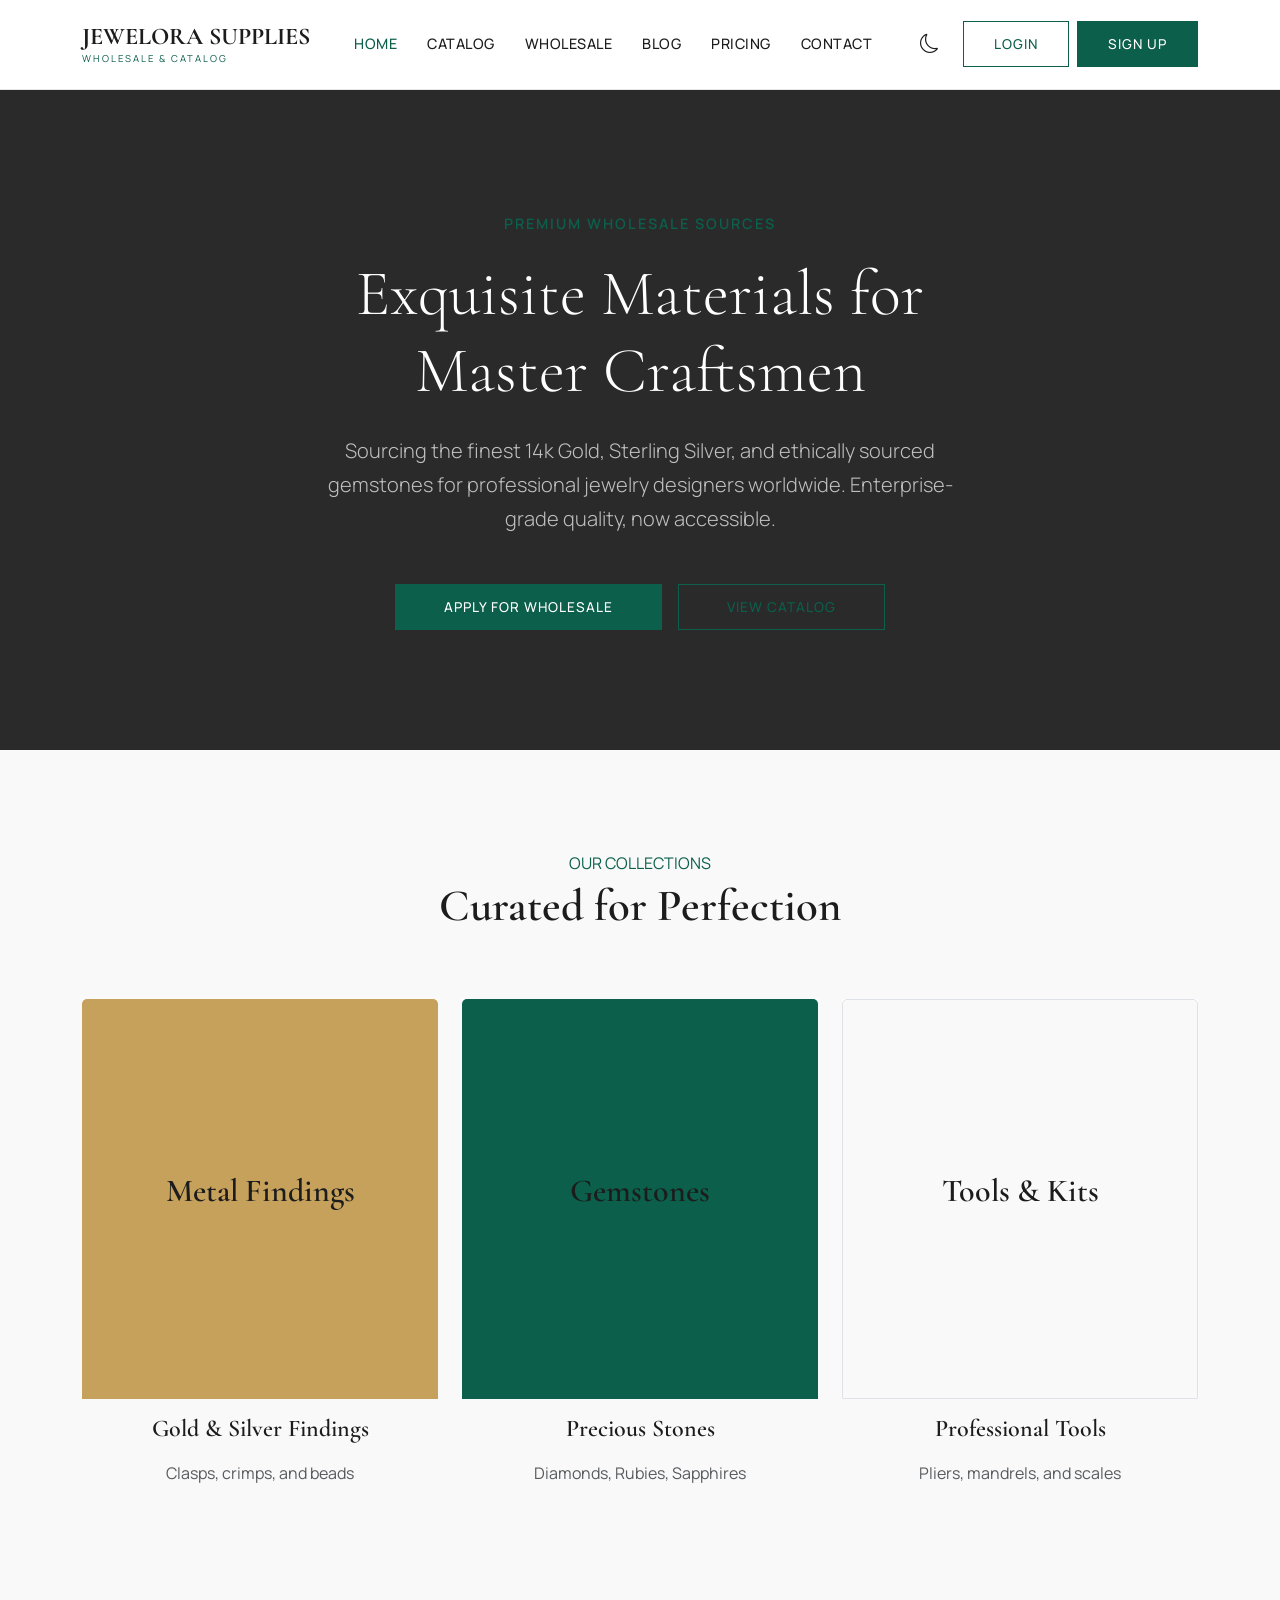
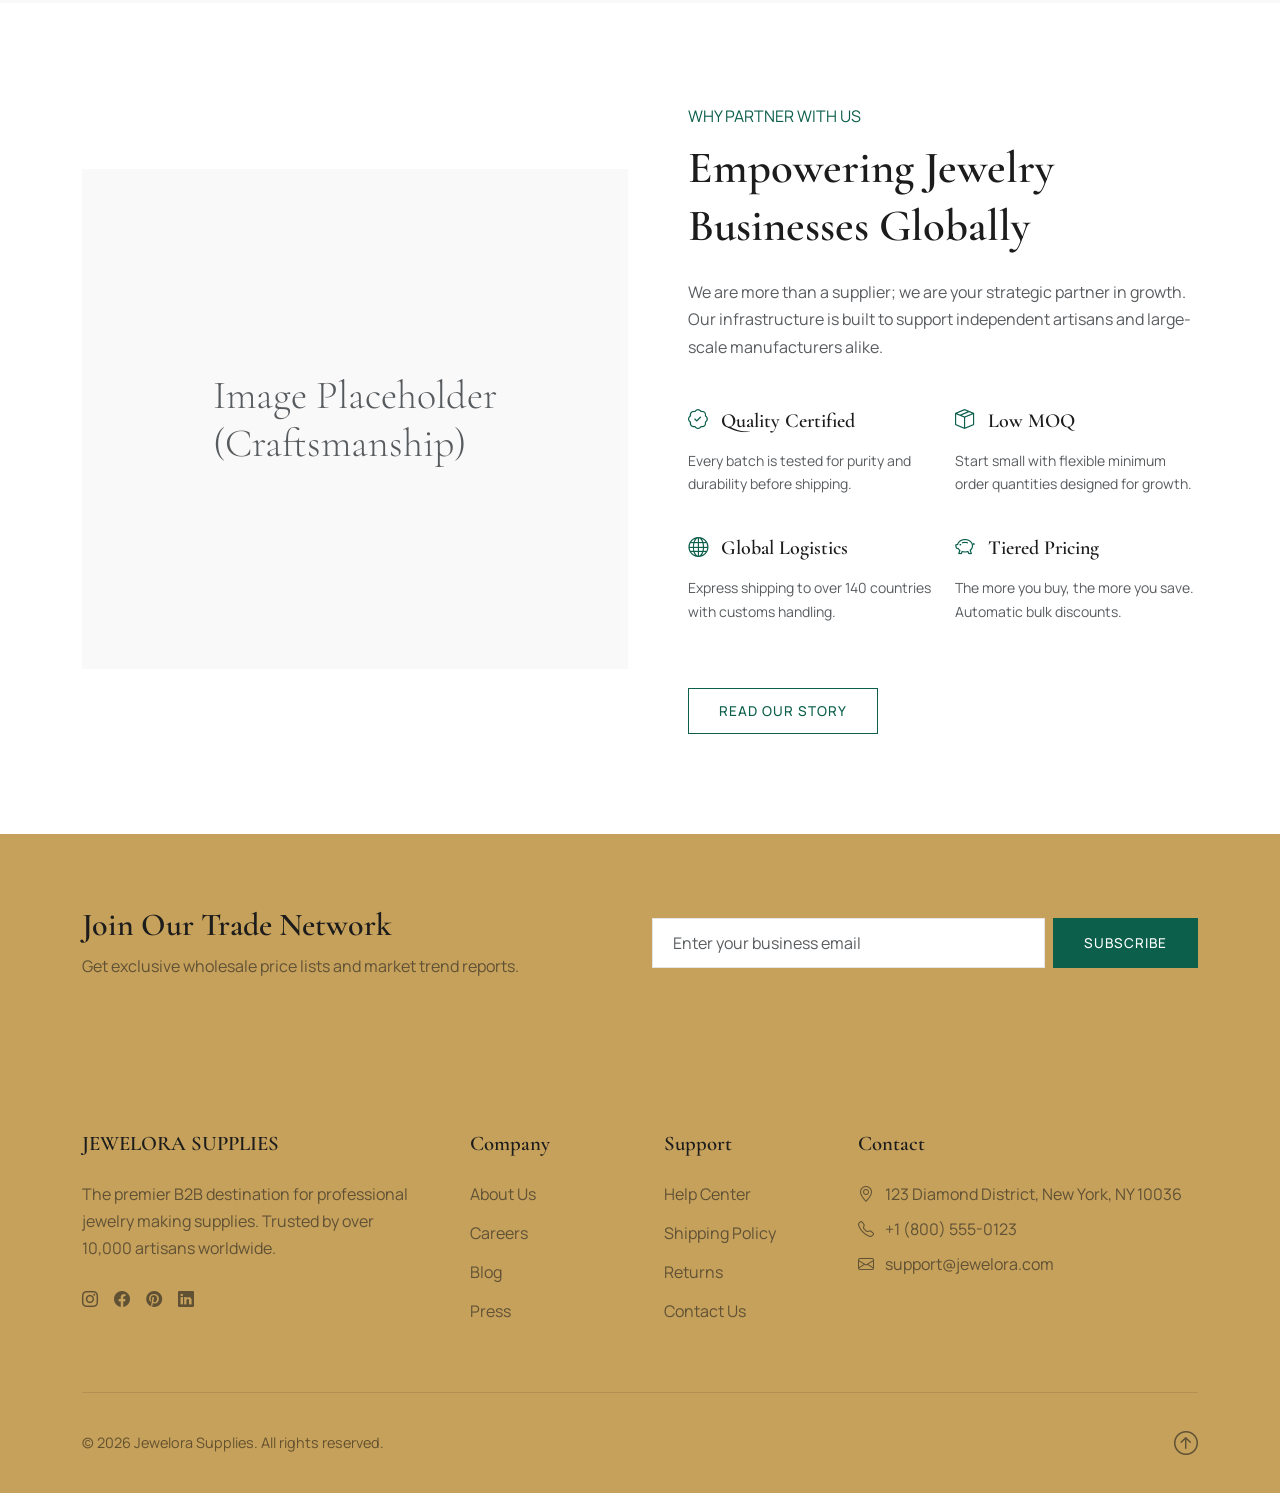
==== index.html @ 274fcb5f "first commit" ====
<!DOCTYPE html>
<html lang="en" data-theme="light">
<head>
    <meta charset="UTF-8">
    <meta name="viewport" content="width=device-width, initial-scale=1.0">
    <title>Jewelora Supplies | Premium Wholesale Jewelry Making Materials</title>
    <!-- Bootstrap 5 CSS -->
    <link href="https://cdn.jsdelivr.net/npm/bootstrap@5.3.0/dist/css/bootstrap.min.css" rel="stylesheet">
    <!-- Bootstrap Icons -->
    <link href="https://cdn.jsdelivr.net/npm/bootstrap-icons@1.10.0/font/bootstrap-icons.css" rel="stylesheet">
    <!-- Custom CSS -->
    <link rel="stylesheet" href="assets/css/style.css">
</head>
<body>

    <!-- Header -->
    <nav class="navbar navbar-expand-lg sticky-top">
        <div class="container">
            <a class="navbar-brand" href="index.html">
                JEWELORA SUPPLIES
                <small>Wholesale & Catalog</small>
            </a>
            
            <div class="d-flex align-items-center order-lg-3 gap-2">
                <span id="theme-toggle" class="theme-toggle me-3"><i class="bi bi-moon"></i></span>
                <a href="login.html" class="btn btn-outline-primary d-none d-sm-block">Login</a>
                <a href="register.html" class="btn btn-primary">Sign Up</a>
                <button class="navbar-toggler ms-2 border-0" type="button" data-bs-toggle="collapse" data-bs-target="#navbarContent">
                    <span class="navbar-toggler-icon"></span>
                </button>
            </div>

            <div class="collapse navbar-collapse order-lg-2" id="navbarContent">
                <ul class="navbar-nav mx-auto mb-2 mb-lg-0">
                    <li class="nav-item">
                        <a class="nav-link active" href="index.html">Home</a>
                    </li>
                    <li class="nav-item">
                        <a class="nav-link" href="home-2.html">Catalog</a>
                    </li>
                    <li class="nav-item">
                        <a class="nav-link" href="services.html">Wholesale</a>
                    </li>
                    <li class="nav-item">
                        <a class="nav-link" href="blog.html">Blog</a>
                    </li>
                    <li class="nav-item">
                        <a class="nav-link" href="pricing.html">Pricing</a>
                    </li>
                    <li class="nav-item">
                        <a class="nav-link" href="contact.html">Contact</a>
                    </li>
                </ul>
            </div>
        </div>
    </nav>

    <!-- Hero Section -->
    <section class="hero-section center-aligned-hero">
        <div class="container text-center">
            <div class="row justify-content-center">
                <div class="col-lg-10 col-xl-8 hero-content">
                    <span class="hero-subtitle">Premium Wholesale Sources</span>
                    <h1 class="display-3 mb-4">Exquisite Materials for <br>Master Craftsmen</h1>
                    <p class="lead mb-5 text-muted px-lg-5">Sourcing the finest 14k Gold, Sterling Silver, and ethically sourced gemstones for professional jewelry designers worldwide. Enterprise-grade quality, now accessible.</p>
                    <div class="d-flex justify-content-center gap-3">
                        <a href="register.html" class="btn btn-primary btn-lg px-5">Apply for Wholesale</a>
                        <a href="home-2.html" class="btn btn-outline-primary btn-lg px-5">View Catalog</a>
                    </div>
                </div>
            </div>
        </div>
    </section>

    <!-- Feature Categories -->
    <section class="section-padding bg-light">
        <div class="container">
            <div class="section-title text-center mb-6">
                <span class="text-primary text-uppercase letter-spacing-2">Our Collections</span>
                <h2>Curated for Perfection</h2>
            </div>
            
            <div class="row g-4">
                <div class="col-md-4">
                    <div class="card product-card">
                        <div class="card-img-top d-flex align-items-center justify-content-center bg-secondary text-white" style="height: 400px;">
                            <h3 class="font-serif">Metal Findings</h3>
                        </div>
                        <div class="product-overlay">
                            <a href="home-2.html" class="btn btn-dark">Explore Metals</a>
                        </div>
                    </div>
                    <div class="text-center mt-3">
                        <h4>Gold & Silver Findings</h4>
                        <p class="text-muted">Clasps, crimps, and beads</p>
                    </div>
                </div>
                
                <div class="col-md-4">
                    <div class="card product-card">
                        <div class="card-img-top d-flex align-items-center justify-content-center bg-primary text-white" style="height: 400px;">
                            <h3 class="font-serif">Gemstones</h3>
                        </div>
                        <div class="product-overlay">
                            <a href="home-2.html" class="btn btn-dark">Explore Stones</a>
                        </div>
                    </div>
                    <div class="text-center mt-3">
                        <h4>Precious Stones</h4>
                        <p class="text-muted">Diamonds, Rubies, Sapphires</p>
                    </div>
                </div>
                
                <div class="col-md-4">
                    <div class="card product-card">
                        <div class="card-img-top d-flex align-items-center justify-content-center bg-light border text-dark" style="height: 400px;">
                            <h3 class="font-serif">Tools & Kits</h3>
                        </div>
                        <div class="product-overlay">
                            <a href="home-2.html" class="btn btn-dark">Explore Tools</a>
                        </div>
                    </div>
                    <div class="text-center mt-3">
                        <h4>Professional Tools</h4>
                        <p class="text-muted">Pliers, mandrels, and scales</p>
                    </div>
                </div>
            </div>
        </div>
    </section>

    <!-- Value Proposition -->
    <section class="section-padding">
        <div class="container">
            <div class="row align-items-center">
                <div class="col-lg-6 mb-5 mb-lg-0">
                   <div class="bg-light p-5 h-100 d-flex align-items-center justify-content-center" style="min-height: 500px;">
                       <span class="display-6 font-serif text-muted">Image Placeholder <br> (Craftsmanship)</span>
                   </div>
                </div>
                <div class="col-lg-6 ps-lg-5">
                    <span class="text-primary text-uppercase letter-spacing-2 mb-2 d-block">Why Partner With Us</span>
                    <h2 class="mb-4">Empowering Jewelry Businesses Globally</h2>
                    <p class="text-muted mb-4">We are more than a supplier; we are your strategic partner in growth. Our infrastructure is built to support independent artisans and large-scale manufacturers alike.</p>
                    
                    <div class="row g-4 mt-2">
                        <div class="col-sm-6">
                            <h5 class="mb-3"><i class="bi bi-patch-check text-primary me-2"></i> Quality Certified</h5>
                            <p class="text-muted small">Every batch is tested for purity and durability before shipping.</p>
                        </div>
                        <div class="col-sm-6">
                            <h5 class="mb-3"><i class="bi bi-box-seam text-primary me-2"></i> Low MOQ</h5>
                            <p class="text-muted small">Start small with flexible minimum order quantities designed for growth.</p>
                        </div>
                        <div class="col-sm-6">
                            <h5 class="mb-3"><i class="bi bi-globe text-primary me-2"></i> Global Logistics</h5>
                            <p class="text-muted small">Express shipping to over 140 countries with customs handling.</p>
                        </div>
                        <div class="col-sm-6">
                            <h5 class="mb-3"><i class="bi bi-piggy-bank text-primary me-2"></i> Tiered Pricing</h5>
                            <p class="text-muted small">The more you buy, the more you save. Automatic bulk discounts.</p>
                        </div>
                    </div>
                    
                    <a href="about.html" class="btn btn-outline-primary mt-5">Read Our Story</a>
                </div>
            </div>
        </div>
    </section>
    
    <!-- Newsletter -->
    <section class="py-5 bg-secondary text-white">
        <div class="container py-4">
            <div class="row align-items-center">
                <div class="col-lg-6 mb-4 mb-lg-0">
                    <h3 class="text-white mb-2">Join Our Trade Network</h3>
                    <p class="text-white-50 mb-0">Get exclusive wholesale price lists and market trend reports.</p>
                </div>
                <div class="col-lg-6">
                    <form class="d-flex gap-2">
                        <input type="email" class="form-control" placeholder="Enter your business email">
                        <button class="btn btn-primary text-nowrap">Subscribe</button>
                    </form>
                </div>
            </div>
        </div>
    </section>

    <!-- Footer -->
    <footer>
        <div class="container">
            <div class="row g-5">
                <div class="col-lg-4">
                    <h5 class="mb-4">JEWELORA SUPPLIES</h5>
                    <p class="text-white-50 mb-4">The premier B2B destination for professional jewelry making supplies. Trusted by over 10,000 artisans worldwide.</p>
                    <div class="d-flex gap-3 social-links">
                        <a href="#" class="text-white-50"><i class="bi bi-instagram"></i></a>
                        <a href="#" class="text-white-50"><i class="bi bi-facebook"></i></a>
                        <a href="#" class="text-white-50"><i class="bi bi-pinterest"></i></a>
                        <a href="#" class="text-white-50"><i class="bi bi-linkedin"></i></a>
                    </div>
                </div>
                <div class="col-lg-2 col-md-6">
                    <h5 class="mb-4">Company</h5>
                    <ul class="list-unstyled">
                        <li><a href="about.html" class="text-white-50">About Us</a></li>
                        <li><a href="#" class="text-white-50">Careers</a></li>
                        <li><a href="blog.html" class="text-white-50">Blog</a></li>
                        <li><a href="#" class="text-white-50">Press</a></li>
                    </ul>
                </div>
                <div class="col-lg-2 col-md-6">
                    <h5 class="mb-4">Support</h5>
                    <ul class="list-unstyled">
                        <li><a href="#" class="text-white-50">Help Center</a></li>
                        <li><a href="#" class="text-white-50">Shipping Policy</a></li>
                        <li><a href="#" class="text-white-50">Returns</a></li>
                        <li><a href="contact.html" class="text-white-50">Contact Us</a></li>
                    </ul>
                </div>
                <div class="col-lg-4 col-md-6">
                    <h5 class="mb-4">Contact</h5>
                    <ul class="list-unstyled text-white-50">
                        <li class="mb-2"><i class="bi bi-geo-alt me-2"></i> 123 Diamond District, New York, NY 10036</li>
                        <li class="mb-2"><i class="bi bi-telephone me-2"></i> +1 (800) 555-0123</li>
                        <li class="mb-2"><i class="bi bi-envelope me-2"></i> support@jewelora.com</li>
                    </ul>
                </div>
            </div>
            <div class="footer-bottom d-flex justify-content-between align-items-center flex-wrap gap-3">
                <span>&copy; 2026 Jewelora Supplies. All rights reserved.</span>
                <a href="#" class="text-white-50 back-to-top"><i class="bi bi-arrow-up-circle fs-4"></i></a>
            </div>
        </div>
    </footer>

    <!-- Scripts -->
    <script src="https://cdn.jsdelivr.net/npm/bootstrap@5.3.0/dist/js/bootstrap.bundle.min.js"></script>
    <script src="assets/js/main.js"></script>
</body>
</html>
---- assets/css/style.css ----
/* 
 * JEWELORA SUPPLIES - Luxury Wholesale & Catalog Platform
 * Design System: Luxury Minimal UI
 * Colors: Emerald (#0B5F4B), Gold (#C6A15B), Charcoal (#2A2A2A)
 */

@import url('https://fonts.googleapis.com/css2?family=Cormorant+Garamond:ital,wght@0,400;0,600;0,700;1,400&family=Manrope:wght@300;400;500;600;700&display=swap');

:root {
    /* Brand Colors */
    --primary: #0B5F4B;
    /* Emerald Green */
    --primary-dark: #074a3a;
    /* Darker Emerald */
    --primary-light: #127a61;
    /* Lighter Emerald */
    --secondary: #C6A15B;
    /* Gold */
    --tertiary: #2A2A2A;
    /* Charcoal */

    /* Functional Colors */
    --body-bg: #FFFFFF;
    --body-text: #333333;
    --heading-color: #1C1C1C;
    --border-color: #E5E5E5;
    --light-bg: #F9F9F9;
    --card-bg: #FFFFFF;

    /* Typography */
    --font-sans: 'Manrope', sans-serif;
    --font-serif: 'Cormorant Garamond', serif;

    /* Spacing */
    --section-padding: 100px;
    --container-width: 1320px;

    /* Effects */
    --shadow-sm: 0 4px 6px rgba(0, 0, 0, 0.02);
    --shadow-md: 0 10px 30px rgba(0, 0, 0, 0.05);
    --shadow-lg: 0 20px 40px rgba(0, 0, 0, 0.08);
    --transition: all 0.3s ease;
}

[data-theme="dark"] {
    --body-bg: #121212;
    --body-text: #E0E0E0;
    --heading-color: #FFFFFF;
    --border-color: #333333;
    --light-bg: #1A1A1A;
    --card-bg: #1E1E1E;
    --tertiary: #1A1A1A;
}

/* Base Styles */
body {
    font-family: var(--font-sans);
    color: var(--body-text);
    background-color: var(--body-bg);
    line-height: 1.7;
    overflow-x: hidden;
}

h1,
h2,
h3,
h4,
h5,
h6 {
    font-family: var(--font-serif);
    color: var(--heading-color);
    font-weight: 600;
    margin-bottom: 1rem;
}

h1 {
    font-size: 3.5rem;
    line-height: 1.2;
}

h2 {
    font-size: 2.8rem;
    line-height: 1.3;
}

h3 {
    font-size: 2rem;
}

a {
    color: inherit;
    text-decoration: none;
    transition: var(--transition);
}

a:hover {
    color: var(--primary);
}

img {
    max-width: 100%;
    height: auto;
}

/* Utilities */
.text-primary {
    color: var(--primary) !important;
}

.bg-primary {
    background-color: var(--primary) !important;
}

.bg-secondary {
    background-color: var(--secondary) !important;
}

.bg-tertiary {
    background-color: var(--tertiary) !important;
}

.bg-light {
    background-color: var(--light-bg) !important;
}

.font-serif {
    font-family: var(--font-serif) !important;
}

.font-sans {
    font-family: var(--font-sans) !important;
}

.section-padding {
    padding: var(--section-padding) 0;
}

.mb-6 {
    margin-bottom: 4rem;
}

/* Buttons */
.btn {
    padding: 12px 30px;
    border-radius: 0;
    /* Minimal luxury feels sharp */
    font-weight: 500;
    text-transform: uppercase;
    letter-spacing: 1px;
    font-size: 0.85rem;
    transition: var(--transition);
    border: 1px solid transparent;
}

.btn-primary {
    background-color: var(--primary);
    color: #FFFFFF;
    border-color: var(--primary);
}

.btn-primary:hover {
    background-color: var(--secondary);
    border-color: var(--secondary);
    color: #FFFFFF;
}

.btn-outline-primary {
    color: var(--primary);
    border-color: var(--primary);
    background: transparent;
}

.btn-outline-primary:hover {
    background-color: var(--primary);
    color: #FFFFFF;
}

.btn-secondary {
    background-color: var(--secondary);
    color: #FFFFFF;
    border-color: var(--secondary);
}

.btn-secondary:hover {
    background-color: var(--primary);
    border-color: var(--primary);
}

/* Header */
.navbar {
    padding: 20px 0;
    background-color: var(--body-bg);
    border-bottom: 1px solid var(--border-color);
    transition: var(--transition);
}

.navbar-brand {
    font-family: var(--font-serif);
    font-weight: 700;
    font-size: 1.5rem;
    color: var(--heading-color);
    display: flex;
    flex-direction: column;
    align-items: flex-start;
    line-height: 1;
}

.navbar-brand small {
    font-family: var(--font-sans);
    font-size: 0.6rem;
    text-transform: uppercase;
    letter-spacing: 2px;
    margin-top: 5px;
    color: var(--primary);
    font-weight: 400;
}

.nav-link {
    font-size: 0.9rem;
    font-weight: 500;
    text-transform: uppercase;
    letter-spacing: 0.5px;
    color: var(--heading-color) !important;
    padding: 0 15px !important;
}

.nav-link:hover,
.nav-link.active {
    color: var(--primary) !important;
}

/* Hero Section */
.hero-section {
    position: relative;
    padding: 120px 0;
    background-color: var(--tertiary);
    overflow: hidden;
}

.hero-content h1 {
    margin-bottom: 25px;
    color: #FFFFFF;
}

.hero-section p {
    color: rgba(255, 255, 255, 0.9);
}

.hero-section .text-muted {
    color: rgba(255, 255, 255, 0.7) !important;
}

.hero-subtitle {
    display: inline-block;
    color: var(--primary);
    text-transform: uppercase;
    letter-spacing: 2px;
    font-weight: 600;
    font-size: 0.9rem;
    margin-bottom: 20px;
}

/* Cards & Products */
.card {
    border: none;
    border-radius: 0;
    background-color: var(--card-bg);
    transition: var(--transition);
    overflow: hidden;
}

.card:hover {
    transform: translateY(-5px);
    box-shadow: var(--shadow-md);
}

.product-card .card-img-top {
    position: relative;
    overflow: hidden;
    height: 350px;
    object-fit: cover;
    background-color: var(--light-bg);
}

.product-overlay {
    position: absolute;
    bottom: -50px;
    left: 0;
    right: 0;
    background: rgba(255, 255, 255, 0.9);
    padding: 15px;
    display: flex;
    justify-content: center;
    transition: var(--transition);
    opacity: 0;
}

.product-card:hover .product-overlay {
    bottom: 0;
    opacity: 1;
}

.card-title {
    font-family: var(--font-serif);
    font-size: 1.2rem;
    margin-top: 15px;
}

.price {
    color: var(--primary);
    font-weight: 600;
    font-size: 1.1rem;
}

.wholesale-badge {
    position: absolute;
    top: 10px;
    left: 10px;
    background-color: var(--secondary);
    color: #fff;
    padding: 5px 10px;
    font-size: 0.7rem;
    text-transform: uppercase;
    letter-spacing: 1px;
}

/* Footer */
footer {
    background-color: var(--secondary);
    color: var(--heading-color);
    padding: 80px 0 30px;
}

footer .text-white-50,
.bg-secondary .text-white-50 {
    color: rgba(28, 28, 28, 0.6) !important;
}

footer .text-white,
.bg-secondary .text-white {
    color: var(--heading-color) !important;
}

footer h5 {
    color: var(--heading-color);
    font-family: var(--font-serif);
    margin-bottom: 25px;
    font-size: 1.3rem;
}

footer ul li {
    margin-bottom: 12px;
}

footer a:hover {
    color: var(--primary);
    padding-left: 5px;
}

.footer-bottom {
    border-top: 1px solid rgba(0, 0, 0, 0.1);
    padding-top: 30px;
    margin-top: 50px;
    font-size: 0.9rem;
    color: rgba(0, 0, 0, 0.5);
}

/* Features */
.feature-box {
    padding: 40px;
    background: var(--card-bg);
    border: 1px solid var(--border-color);
    transition: var(--transition);
    height: 100%;
}

.feature-box:hover {
    border-color: var(--primary);
}

.feature-icon {
    font-size: 3rem;
    color: var(--primary);
    margin-bottom: 20px;
}

/* Forms */
.form-control {
    border-radius: 0;
    border: 1px solid var(--border-color);
    padding: 12px 20px;
    background-color: var(--body-bg);
}

.form-control:focus {
    border-color: var(--primary);
    box-shadow: none;
    background-color: var(--body-bg);
}

/* Dashboard Specifics */
.dashboard-layout {
    display: flex;
    min-height: 100vh;
}

.sidebar {
    width: 280px;
    background-color: var(--secondary);
    color: #fff;
    padding: 30px 0;
    flex-shrink: 0;
}

.sidebar-brand {
    padding: 0 30px 40px;
    border-bottom: 1px solid rgba(255, 255, 255, 0.1);
}

.sidebar-menu {
    padding: 20px 0;
    list-style: none;
}

.sidebar-menu a {
    display: flex;
    align-items: center;
    padding: 15px 30px;
    color: rgba(255, 255, 255, 0.7);
    transition: var(--transition);
    border-left: 3px solid transparent;
}

.sidebar-menu a:hover,
.sidebar-menu a.active {
    color: #fff;
    background: rgba(255, 255, 255, 0.05);
    border-left-color: var(--primary);
}

.main-content {
    flex: 1;
    background-color: var(--light-bg);
    padding: 30px;
    overflow-y: auto;
}

.stat-card {
    background: var(--card-bg);
    padding: 25px;
    border-radius: 0;
    box-shadow: var(--shadow-sm);
    display: flex;
    justify-content: space-between;
    align-items: center;
}

.stat-title {
    font-size: 0.9rem;
    color: #888;
    text-transform: uppercase;
    letter-spacing: 1px;
}

.stat-value {
    font-size: 2rem;
    font-weight: 700;
    color: var(--heading-color);
    margin: 5px 0 0;
}

/* Responsive */
@media (max-width: 991px) {
    .navbar-collapse {
        position: absolute;
        top: 100%;
        left: 0;
        right: 0;
        background: var(--body-bg);
        padding: 20px;
        box-shadow: var(--shadow-md);
        z-index: 1000;
    }

    .sidebar {
        position: fixed;
        left: -280px;
        top: 0;
        bottom: 0;
        z-index: 1040;
        transition: var(--transition);
    }

    .sidebar.active {
        left: 0;
    }

    h1 {
        font-size: 2.5rem;
    }
}

/* Theme Toggle */
.theme-toggle {
    cursor: pointer;
    font-size: 1.2rem;
    color: var(--heading-color);
    margin-left: 20px;
}
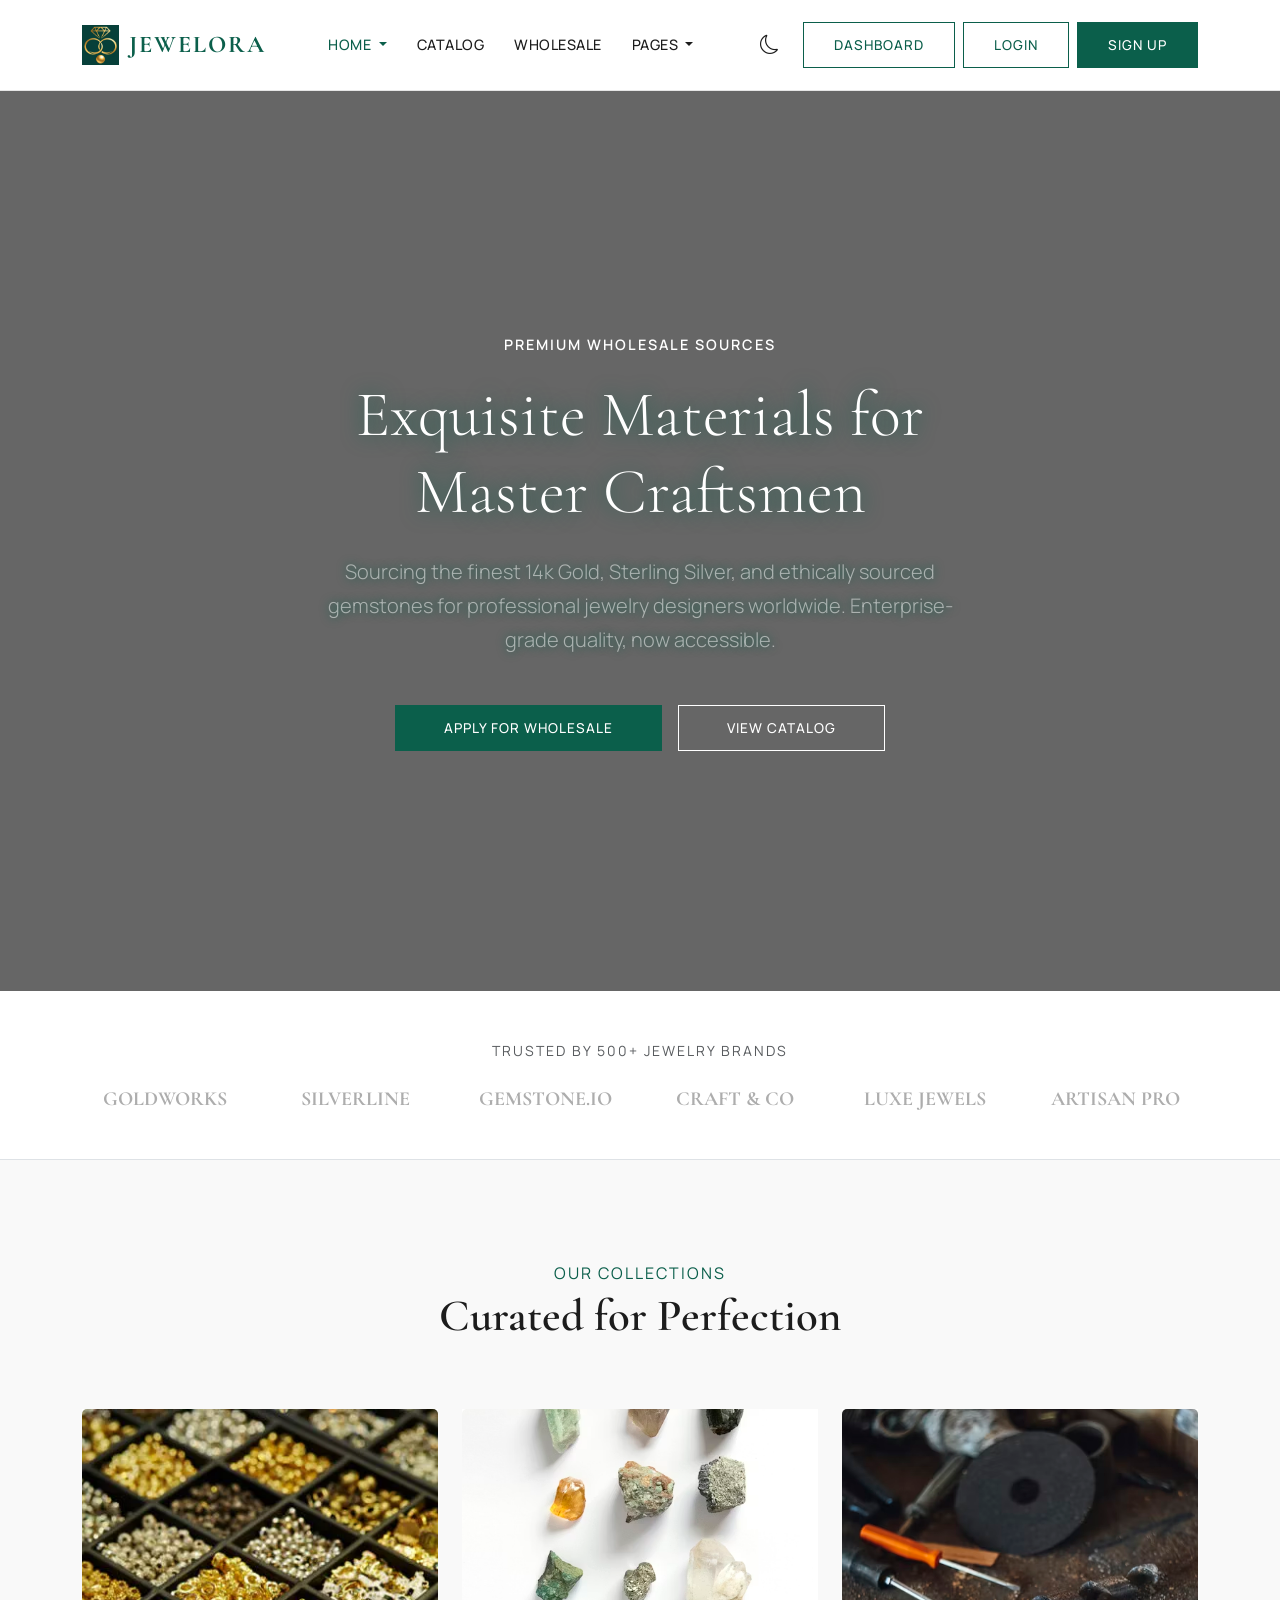
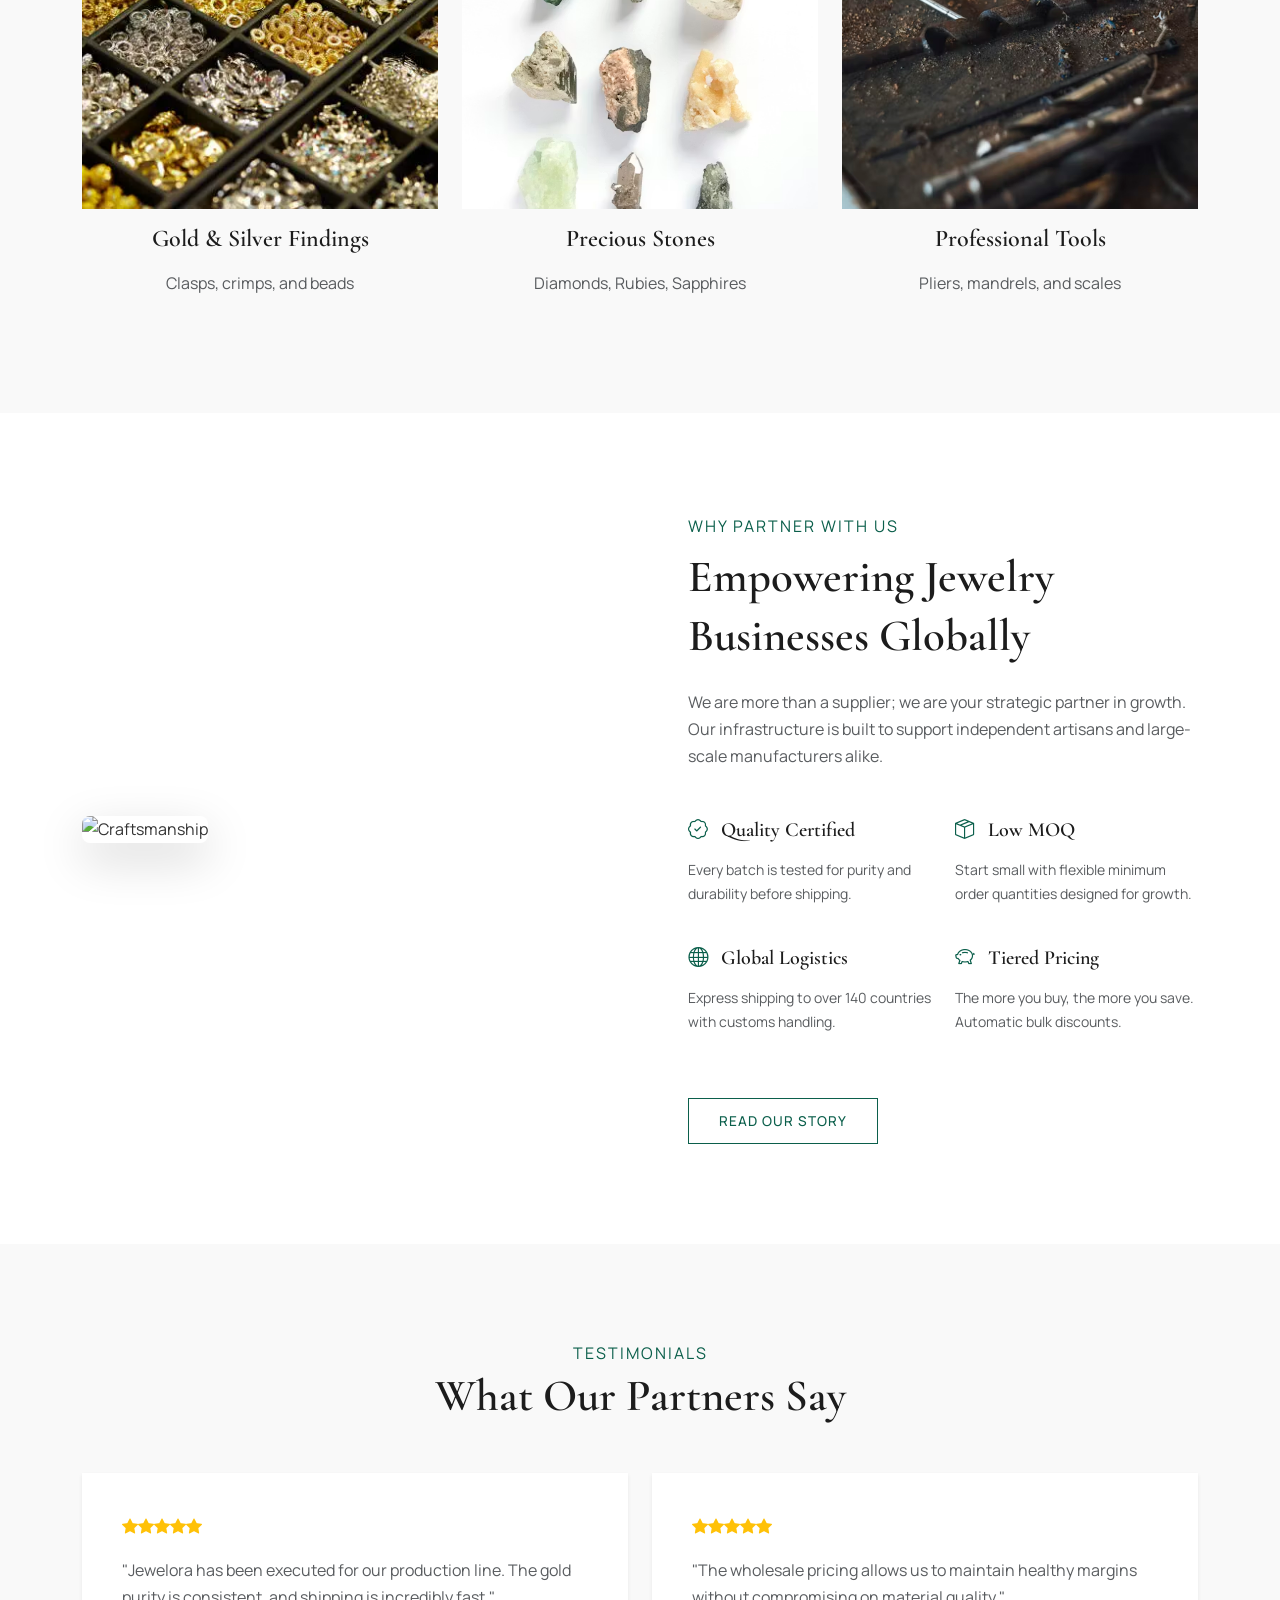
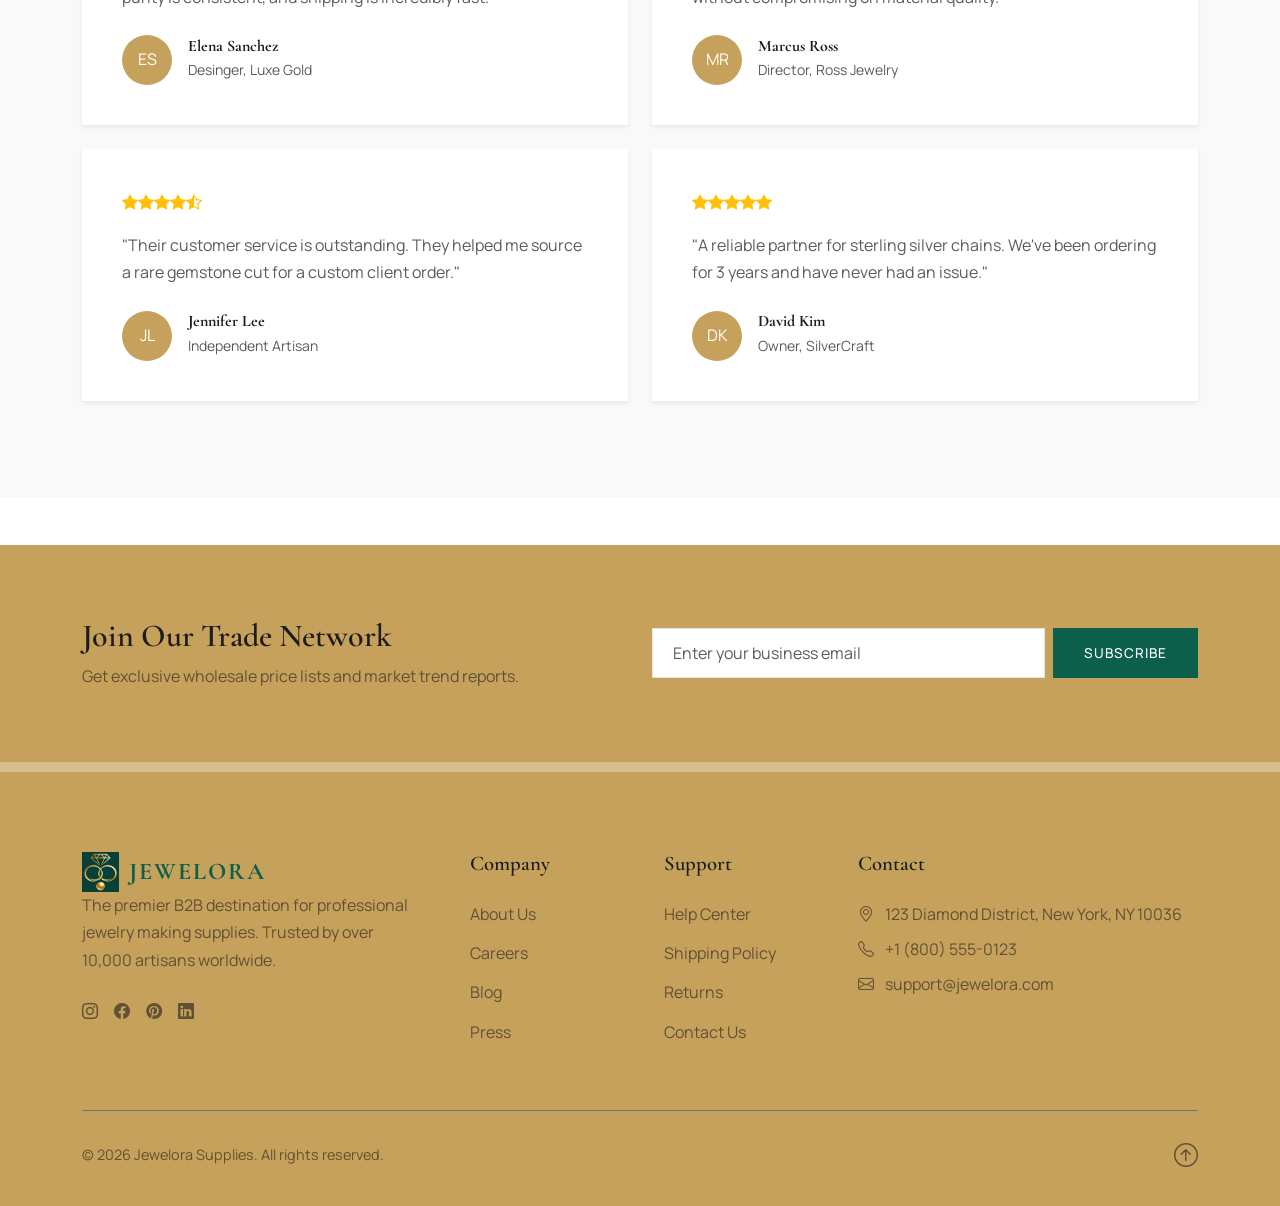
==== commit 2585d330: "upd1" ====
--- a/index.html
+++ b/index.html
@@ -1,5 +1,6 @@
 <!DOCTYPE html>
 <html lang="en" data-theme="light">
+
 <head>
     <meta charset="UTF-8">
     <meta name="viewport" content="width=device-width, initial-scale=1.0">
@@ -11,62 +12,120 @@
     <!-- Custom CSS -->
     <link rel="stylesheet" href="assets/css/style.css">
 </head>
+
 <body>
 
     <!-- Header -->
     <nav class="navbar navbar-expand-lg sticky-top">
         <div class="container">
-            <a class="navbar-brand" href="index.html">
-                JEWELORA SUPPLIES
-                <small>Wholesale & Catalog</small>
+            <a class="navbar-brand text-nowrap" href="index.html"
+                style="display: flex !important; flex-direction: row !important; align-items: center !important; gap: 10px !important;">
+                <img src="assets/images/logo2.png" alt="Jewelora"
+                    style="height: 40px !important; width: auto !important; object-fit: contain !important;">
+                <span>JEWELORA</span>
             </a>
-            
+
             <div class="d-flex align-items-center order-lg-3 gap-2">
                 <span id="theme-toggle" class="theme-toggle me-3"><i class="bi bi-moon"></i></span>
-                <a href="login.html" class="btn btn-outline-primary d-none d-sm-block">Login</a>
-                <a href="register.html" class="btn btn-primary">Sign Up</a>
-                <button class="navbar-toggler ms-2 border-0" type="button" data-bs-toggle="collapse" data-bs-target="#navbarContent">
+
+                <div class="desktop-auth-btns d-flex gap-2">
+                    <a href="dashboard.html" class="btn btn-outline-primary">Dashboard</a>
+                    <a href="login.html" class="btn btn-outline-primary">Login</a>
+                    <a href="register.html" class="btn btn-primary text-nowrap">Sign Up</a>
+                </div>
+
+                <button class="navbar-toggler ms-2 border-0" type="button" data-bs-toggle="collapse"
+                    data-bs-target="#navbarContent">
                     <span class="navbar-toggler-icon"></span>
                 </button>
             </div>
 
             <div class="collapse navbar-collapse order-lg-2" id="navbarContent">
                 <ul class="navbar-nav mx-auto mb-2 mb-lg-0">
-                    <li class="nav-item">
-                        <a class="nav-link active" href="index.html">Home</a>
+                    <li class="nav-item dropdown">
+                        <a class="nav-link dropdown-toggle active" href="#" role="button" data-bs-toggle="dropdown"
+                            aria-expanded="false">
+                            Home
+                        </a>
+                        <ul class="dropdown-menu">
+                            <li><a class="dropdown-item active" href="index.html">Main Home</a></li>
+                            <li><a class="dropdown-item" href="home-2.html">Modern Home</a></li>
+                        </ul>
                     </li>
                     <li class="nav-item">
-                        <a class="nav-link" href="home-2.html">Catalog</a>
+                        <a class="nav-link" href="catalog.html">Catalog</a>
                     </li>
                     <li class="nav-item">
                         <a class="nav-link" href="services.html">Wholesale</a>
                     </li>
-                    <li class="nav-item">
-                        <a class="nav-link" href="blog.html">Blog</a>
-                    </li>
-                    <li class="nav-item">
-                        <a class="nav-link" href="pricing.html">Pricing</a>
-                    </li>
-                    <li class="nav-item">
-                        <a class="nav-link" href="contact.html">Contact</a>
+                    <li class="nav-item dropdown">
+                        <a class="nav-link dropdown-toggle" href="#" role="button" data-bs-toggle="dropdown"
+                            aria-expanded="false">
+                            Pages
+                        </a>
+                        <ul class="dropdown-menu">
+                            <li><a class="dropdown-item" href="about.html">About Us</a></li>
+                            <li><a class="dropdown-item" href="blog.html">Blog</a></li>
+                            <li><a class="dropdown-item" href="pricing.html">Pricing</a></li>
+                            <li><a class="dropdown-item" href="contact.html">Contact</a></li>
+                        </ul>
                     </li>
                 </ul>
+
+                <!-- Mobile Menu Buttons (Visible < 650px) -->
+                <div class="mobile-auth-btns mt-3 pb-3 border-top pt-3">
+                    <a href="dashboard.html" class="btn btn-outline-primary w-100 mb-2">Dashboard</a>
+                    <a href="login.html" class="btn btn-outline-primary w-100 mb-2">Login</a>
+                    <a href="register.html" class="btn btn-primary w-100">Sign Up</a>
+                </div>
             </div>
         </div>
     </nav>
 
     <!-- Hero Section -->
-    <section class="hero-section center-aligned-hero">
+    <section class="hero-section center-aligned-hero"
+        style="background: linear-gradient(rgba(0,0,0,0.6), rgba(0,0,0,0.6)), url('https://images.unsplash.com/photo-1589128777073-263566ae5e4d?q=80&w=1920&auto=format&fit=crop') no-repeat center center / cover;">
         <div class="container text-center">
             <div class="row justify-content-center">
                 <div class="col-lg-10 col-xl-8 hero-content">
-                    <span class="hero-subtitle">Premium Wholesale Sources</span>
-                    <h1 class="display-3 mb-4">Exquisite Materials for <br>Master Craftsmen</h1>
-                    <p class="lead mb-5 text-muted px-lg-5">Sourcing the finest 14k Gold, Sterling Silver, and ethically sourced gemstones for professional jewelry designers worldwide. Enterprise-grade quality, now accessible.</p>
+                    <span class="hero-subtitle text-white">Premium Wholesale Sources</span>
+                    <h1 class="display-3 mb-4 text-white">Exquisite Materials for <br>Master Craftsmen</h1>
+                    <p class="lead mb-5 text-white-50 px-lg-5">Sourcing the finest 14k Gold, Sterling Silver, and
+                        ethically
+                        sourced gemstones for professional jewelry designers worldwide. Enterprise-grade quality, now
+                        accessible.</p>
                     <div class="d-flex justify-content-center gap-3">
                         <a href="register.html" class="btn btn-primary btn-lg px-5">Apply for Wholesale</a>
-                        <a href="home-2.html" class="btn btn-outline-primary btn-lg px-5">View Catalog</a>
-                    </div>
+                        <a href="catalog.html" class="btn btn-outline-primary btn-lg px-5">View Catalog</a>
+                    </div>
+                </div>
+            </div>
+        </div>
+    </section>
+
+    <!-- Trusted By Section -->
+    <section class="py-5 border-bottom">
+        <div class="container">
+            <p class="text-center text-muted text-uppercase letter-spacing-2 small mb-4">Trusted by 500+ Jewelry Brands
+            </p>
+            <div class="row justify-content-center align-items-center opacity-50 grayscale-logos g-4">
+                <div class="col-4 col-md-2 text-center">
+                    <h5 class="fw-bold mb-0 text-muted">GOLDWORKS</h5>
+                </div>
+                <div class="col-4 col-md-2 text-center">
+                    <h5 class="fw-bold mb-0 text-muted">SILVERLINE</h5>
+                </div>
+                <div class="col-4 col-md-2 text-center">
+                    <h5 class="fw-bold mb-0 text-muted">GEMSTONE.IO</h5>
+                </div>
+                <div class="col-4 col-md-2 text-center">
+                    <h5 class="fw-bold mb-0 text-muted">CRAFT & CO</h5>
+                </div>
+                <div class="col-4 col-md-2 text-center">
+                    <h5 class="fw-bold mb-0 text-muted">LUXE JEWELS</h5>
+                </div>
+                <div class="col-4 col-md-2 text-center">
+                    <h5 class="fw-bold mb-0 text-muted">ARTISAN PRO</h5>
                 </div>
             </div>
         </div>
@@ -79,15 +138,14 @@
                 <span class="text-primary text-uppercase letter-spacing-2">Our Collections</span>
                 <h2>Curated for Perfection</h2>
             </div>
-            
+
             <div class="row g-4">
                 <div class="col-md-4">
                     <div class="card product-card">
-                        <div class="card-img-top d-flex align-items-center justify-content-center bg-secondary text-white" style="height: 400px;">
-                            <h3 class="font-serif">Metal Findings</h3>
-                        </div>
+                        <img src="assets/images/home/GoldSilver.webp" class="card-img-top" alt="Metal Findings"
+                            style="height: 400px; object-fit: cover;">
                         <div class="product-overlay">
-                            <a href="home-2.html" class="btn btn-dark">Explore Metals</a>
+                            <a href="catalog.html" class="btn btn-dark">Explore Metals</a>
                         </div>
                     </div>
                     <div class="text-center mt-3">
@@ -95,14 +153,13 @@
                         <p class="text-muted">Clasps, crimps, and beads</p>
                     </div>
                 </div>
-                
+
                 <div class="col-md-4">
                     <div class="card product-card">
-                        <div class="card-img-top d-flex align-items-center justify-content-center bg-primary text-white" style="height: 400px;">
-                            <h3 class="font-serif">Gemstones</h3>
-                        </div>
+                        <img src="assets/images/home/Precious Stones.avif" class="card-img-top" alt="Gemstones"
+                            style="height: 400px; object-fit: cover;">
                         <div class="product-overlay">
-                            <a href="home-2.html" class="btn btn-dark">Explore Stones</a>
+                            <a href="catalog.html" class="btn btn-dark">Explore Stones</a>
                         </div>
                     </div>
                     <div class="text-center mt-3">
@@ -110,14 +167,13 @@
                         <p class="text-muted">Diamonds, Rubies, Sapphires</p>
                     </div>
                 </div>
-                
+
                 <div class="col-md-4">
                     <div class="card product-card">
-                        <div class="card-img-top d-flex align-items-center justify-content-center bg-light border text-dark" style="height: 400px;">
-                            <h3 class="font-serif">Tools & Kits</h3>
-                        </div>
+                        <img src="assets/images/home/Tools.avif" class="card-img-top" alt="Tools & Kits"
+                            style="height: 400px; object-fit: cover;">
                         <div class="product-overlay">
-                            <a href="home-2.html" class="btn btn-dark">Explore Tools</a>
+                            <a href="catalog.html" class="btn btn-dark">Explore Tools</a>
                         </div>
                     </div>
                     <div class="text-center mt-3">
@@ -134,40 +190,144 @@
         <div class="container">
             <div class="row align-items-center">
                 <div class="col-lg-6 mb-5 mb-lg-0">
-                   <div class="bg-light p-5 h-100 d-flex align-items-center justify-content-center" style="min-height: 500px;">
-                       <span class="display-6 font-serif text-muted">Image Placeholder <br> (Craftsmanship)</span>
-                   </div>
-                </div>
-                <div class="col-lg-6 ps-lg-5">
+                    <img src="https://images.unsplash.com/photo-1617038260897-41a1f14a8ca0?q=80&w=800&auto=format&fit=crop"
+                        alt="Craftsmanship" class="img-fluid rounded-3 shadow-lg">
+                </div>
+                <div class="col-lg-6 ps-lg-5 partner-content">
                     <span class="text-primary text-uppercase letter-spacing-2 mb-2 d-block">Why Partner With Us</span>
                     <h2 class="mb-4">Empowering Jewelry Businesses Globally</h2>
-                    <p class="text-muted mb-4">We are more than a supplier; we are your strategic partner in growth. Our infrastructure is built to support independent artisans and large-scale manufacturers alike.</p>
-                    
+                    <p class="text-muted mb-4">We are more than a supplier; we are your strategic partner in growth. Our
+                        infrastructure is built to support independent artisans and large-scale manufacturers alike.</p>
+
                     <div class="row g-4 mt-2">
                         <div class="col-sm-6">
                             <h5 class="mb-3"><i class="bi bi-patch-check text-primary me-2"></i> Quality Certified</h5>
-                            <p class="text-muted small">Every batch is tested for purity and durability before shipping.</p>
+                            <p class="text-muted small">Every batch is tested for purity and durability before shipping.
+                            </p>
                         </div>
                         <div class="col-sm-6">
                             <h5 class="mb-3"><i class="bi bi-box-seam text-primary me-2"></i> Low MOQ</h5>
-                            <p class="text-muted small">Start small with flexible minimum order quantities designed for growth.</p>
+                            <p class="text-muted small">Start small with flexible minimum order quantities designed for
+                                growth.</p>
                         </div>
                         <div class="col-sm-6">
                             <h5 class="mb-3"><i class="bi bi-globe text-primary me-2"></i> Global Logistics</h5>
-                            <p class="text-muted small">Express shipping to over 140 countries with customs handling.</p>
+                            <p class="text-muted small">Express shipping to over 140 countries with customs handling.
+                            </p>
                         </div>
                         <div class="col-sm-6">
                             <h5 class="mb-3"><i class="bi bi-piggy-bank text-primary me-2"></i> Tiered Pricing</h5>
-                            <p class="text-muted small">The more you buy, the more you save. Automatic bulk discounts.</p>
-                        </div>
-                    </div>
-                    
+                            <p class="text-muted small">The more you buy, the more you save. Automatic bulk discounts.
+                            </p>
+                        </div>
+                    </div>
+
                     <a href="about.html" class="btn btn-outline-primary mt-5">Read Our Story</a>
                 </div>
             </div>
         </div>
     </section>
-    
+
+    <!-- Newsletter -->
+    <section class="py-5 bg-light mb-5">
+        <div class="container py-5">
+            <div class="section-title text-center mb-5">
+                <span class="text-primary text-uppercase letter-spacing-2">Testimonials</span>
+                <h2>What Our Partners Say</h2>
+            </div>
+            <div class="row g-4">
+                <!-- Testimonial 1 -->
+                <div class="col-md-6">
+                    <div class="card border-0 shadow-sm h-100 p-4">
+                        <div class="card-body">
+                            <div class="mb-3 text-warning">
+                                <i class="bi bi-star-fill"></i><i class="bi bi-star-fill"></i><i
+                                    class="bi bi-star-fill"></i><i class="bi bi-star-fill"></i><i
+                                    class="bi bi-star-fill"></i>
+                            </div>
+                            <p class="card-text text-muted mb-4">"Jewelora has been executed for our production line.
+                                The gold purity is consistent, and shipping is incredibly fast."</p>
+                            <div class="d-flex align-items-center">
+                                <div class="rounded-circle bg-secondary d-flex align-items-center justify-content-center text-white me-3"
+                                    style="width: 50px; height: 50px;">ES</div>
+                                <div>
+                                    <h6 class="mb-0 fw-bold">Elena Sanchez</h6>
+                                    <small class="text-muted">Desinger, Luxe Gold</small>
+                                </div>
+                            </div>
+                        </div>
+                    </div>
+                </div>
+                <!-- Testimonial 2 -->
+                <div class="col-md-6">
+                    <div class="card border-0 shadow-sm h-100 p-4">
+                        <div class="card-body">
+                            <div class="mb-3 text-warning">
+                                <i class="bi bi-star-fill"></i><i class="bi bi-star-fill"></i><i
+                                    class="bi bi-star-fill"></i><i class="bi bi-star-fill"></i><i
+                                    class="bi bi-star-fill"></i>
+                            </div>
+                            <p class="card-text text-muted mb-4">"The wholesale pricing allows us to maintain healthy
+                                margins without compromising on material quality."</p>
+                            <div class="d-flex align-items-center">
+                                <div class="rounded-circle bg-secondary d-flex align-items-center justify-content-center text-white me-3"
+                                    style="width: 50px; height: 50px;">MR</div>
+                                <div>
+                                    <h6 class="mb-0 fw-bold">Marcus Ross</h6>
+                                    <small class="text-muted">Director, Ross Jewelry</small>
+                                </div>
+                            </div>
+                        </div>
+                    </div>
+                </div>
+                <!-- Testimonial 3 -->
+                <div class="col-md-6">
+                    <div class="card border-0 shadow-sm h-100 p-4">
+                        <div class="card-body">
+                            <div class="mb-3 text-warning">
+                                <i class="bi bi-star-fill"></i><i class="bi bi-star-fill"></i><i
+                                    class="bi bi-star-fill"></i><i class="bi bi-star-fill"></i><i
+                                    class="bi bi-star-half"></i>
+                            </div>
+                            <p class="card-text text-muted mb-4">"Their customer service is outstanding. They helped me
+                                source a rare gemstone cut for a custom client order."</p>
+                            <div class="d-flex align-items-center">
+                                <div class="rounded-circle bg-secondary d-flex align-items-center justify-content-center text-white me-3"
+                                    style="width: 50px; height: 50px;">JL</div>
+                                <div>
+                                    <h6 class="mb-0 fw-bold">Jennifer Lee</h6>
+                                    <small class="text-muted">Independent Artisan</small>
+                                </div>
+                            </div>
+                        </div>
+                    </div>
+                </div>
+                <!-- Testimonial 4 -->
+                <div class="col-md-6">
+                    <div class="card border-0 shadow-sm h-100 p-4">
+                        <div class="card-body">
+                            <div class="mb-3 text-warning">
+                                <i class="bi bi-star-fill"></i><i class="bi bi-star-fill"></i><i
+                                    class="bi bi-star-fill"></i><i class="bi bi-star-fill"></i><i
+                                    class="bi bi-star-fill"></i>
+                            </div>
+                            <p class="card-text text-muted mb-4">"A reliable partner for sterling silver chains. We've
+                                been ordering for 3 years and have never had an issue."</p>
+                            <div class="d-flex align-items-center">
+                                <div class="rounded-circle bg-secondary d-flex align-items-center justify-content-center text-white me-3"
+                                    style="width: 50px; height: 50px;">DK</div>
+                                <div>
+                                    <h6 class="mb-0 fw-bold">David Kim</h6>
+                                    <small class="text-muted">Owner, SilverCraft</small>
+                                </div>
+                            </div>
+                        </div>
+                    </div>
+                </div>
+            </div>
+        </div>
+    </section>
+
     <!-- Newsletter -->
     <section class="py-5 bg-secondary text-white">
         <div class="container py-4">
@@ -191,8 +351,14 @@
         <div class="container">
             <div class="row g-5">
                 <div class="col-lg-4">
-                    <h5 class="mb-4">JEWELORA SUPPLIES</h5>
-                    <p class="text-white-50 mb-4">The premier B2B destination for professional jewelry making supplies. Trusted by over 10,000 artisans worldwide.</p>
+                    <a class="navbar-brand text-nowrap" href="index.html"
+                        style="display: flex !important; flex-direction: row !important; align-items: center !important; gap: 10px !important;">
+                        <img src="assets/images/logo2.png" alt="Jewelora"
+                            style="height: 40px !important; width: auto !important; object-fit: contain !important;">
+                        <span>JEWELORA</span>
+                    </a>
+                    <p class="text-white-50 mb-4">The premier B2B destination for professional jewelry making supplies.
+                        Trusted by over 10,000 artisans worldwide.</p>
                     <div class="d-flex gap-3 social-links">
                         <a href="#" class="text-white-50"><i class="bi bi-instagram"></i></a>
                         <a href="#" class="text-white-50"><i class="bi bi-facebook"></i></a>
@@ -221,14 +387,16 @@
                 <div class="col-lg-4 col-md-6">
                     <h5 class="mb-4">Contact</h5>
                     <ul class="list-unstyled text-white-50">
-                        <li class="mb-2"><i class="bi bi-geo-alt me-2"></i> 123 Diamond District, New York, NY 10036</li>
+                        <li class="mb-2"><i class="bi bi-geo-alt me-2"></i> 123 Diamond District, New York, NY 10036
+                        </li>
                         <li class="mb-2"><i class="bi bi-telephone me-2"></i> +1 (800) 555-0123</li>
                         <li class="mb-2"><i class="bi bi-envelope me-2"></i> support@jewelora.com</li>
                     </ul>
                 </div>
             </div>
-            <div class="footer-bottom d-flex justify-content-between align-items-center flex-wrap gap-3">
-                <span>&copy; 2026 Jewelora Supplies. All rights reserved.</span>
+            <div
+                class="footer-bottom d-flex justify-content-between align-items-center border-top border-secondary pt-4 mt-5">
+                <span>&copy; <span id="current-year">2026</span> Jewelora Supplies. All rights reserved.</span>
                 <a href="#" class="text-white-50 back-to-top"><i class="bi bi-arrow-up-circle fs-4"></i></a>
             </div>
         </div>
@@ -238,4 +406,5 @@
     <script src="https://cdn.jsdelivr.net/npm/bootstrap@5.3.0/dist/js/bootstrap.bundle.min.js"></script>
     <script src="assets/js/main.js"></script>
 </body>
-</html>
+
+</html>
--- a/assets/css/style.css
+++ b/assets/css/style.css
@@ -31,6 +31,12 @@
     --font-sans: 'Manrope', sans-serif;
     --font-serif: 'Cormorant Garamond', serif;
 
+    /* Brand Consistency */
+    --brand-font: 'Cormorant Garamond', serif;
+    --brand-weight: 700;
+    --brand-spacing: 2px;
+    --brand-size: 1.8rem;
+
     /* Spacing */
     --section-padding: 100px;
     --container-width: 1320px;
@@ -40,6 +46,27 @@
     --shadow-md: 0 10px 30px rgba(0, 0, 0, 0.05);
     --shadow-lg: 0 20px 40px rgba(0, 0, 0, 0.08);
     --transition: all 0.3s ease;
+
+    /* Animations */
+    --animate-float: float 6s ease-in-out infinite;
+    --animate-float-delayed: float 6s ease-in-out 3s infinite;
+
+    /* Gradients */
+    --hero-gradient: linear-gradient(135deg, #f8f9fa 0%, #e9ecef 100%);
+}
+
+@keyframes float {
+    0% {
+        transform: translateY(0px);
+    }
+
+    50% {
+        transform: translateY(-20px);
+    }
+
+    100% {
+        transform: translateY(0px);
+    }
 }
 
 [data-theme="dark"] {
@@ -50,15 +77,27 @@
     --light-bg: #1A1A1A;
     --card-bg: #1E1E1E;
     --tertiary: #1A1A1A;
+    --hero-gradient: linear-gradient(135deg, #1A1A1A 0%, #2A2A2A 100%);
+
+    /* Adjusted Brand Colors for Dark Mode Contrast */
+    --primary: #66caa6;
+    /* Lighter Emerald for visibility on dark backgrounds */
+    --primary-dark: #4ab38f;
 }
 
 /* Base Styles */
+html,
+body {
+    width: 100%;
+    max-width: 100%;
+    overflow-x: hidden;
+}
+
 body {
     font-family: var(--font-sans);
     color: var(--body-text);
     background-color: var(--body-bg);
     line-height: 1.7;
-    overflow-x: hidden;
 }
 
 h1,
@@ -102,6 +141,36 @@
     height: auto;
 }
 
+/* Brand Styling */
+.navbar-brand,
+.footer-brand {
+    font-family: var(--brand-font);
+    font-weight: var(--brand-weight);
+    letter-spacing: var(--brand-spacing);
+    font-size: var(--brand-size);
+    text-transform: uppercase;
+    text-decoration: none;
+}
+
+.logo-img {
+    height: 40px !important;
+    width: auto !important;
+    max-width: none !important;
+    /* Prevent Bootstrap max-width: 100% from squishing */
+    object-fit: contain;
+}
+
+.navbar-brand {
+    color: var(--primary) !important;
+}
+
+.footer-brand {
+    color: var(--heading-color) !important;
+    /* Matches footer text color */
+    display: inline-block;
+    margin-bottom: 20px;
+}
+
 /* Utilities */
 .text-primary {
     color: var(--primary) !important;
@@ -133,6 +202,20 @@
 
 .section-padding {
     padding: var(--section-padding) 0;
+}
+
+.letter-spacing-2 {
+    letter-spacing: 2px;
+}
+
+.grayscale-logos {
+    filter: grayscale(100%);
+    transition: var(--transition);
+}
+
+.grayscale-logos:hover {
+    filter: grayscale(0%);
+    opacity: 1 !important;
 }
 
 .mb-6 {
@@ -229,25 +312,63 @@
     color: var(--primary) !important;
 }
 
+.navbar .dropdown-menu {
+    margin-top: 15px;
+    border-radius: 0;
+    border: none;
+    box-shadow: var(--shadow-lg);
+    padding: 10px 0;
+}
+
+.navbar .dropdown-item {
+    padding: 8px 20px;
+    font-size: 0.9rem;
+    color: var(--body-text);
+}
+
+.navbar .dropdown-item:hover,
+.navbar .dropdown-item:active,
+.navbar .dropdown-item.active {
+    background-color: var(--light-bg);
+    color: var(--primary);
+}
+
 /* Hero Section */
 .hero-section {
     position: relative;
-    padding: 120px 0;
-    background-color: var(--tertiary);
+    padding: 80px 0;
+    background: var(--hero-gradient);
     overflow: hidden;
+    min-height: 100vh;
+    display: flex;
+    align-items: center;
+}
+
+.hero-section .btn-outline-primary {
+    color: #FFFFFF;
+    border-color: #FFFFFF;
+}
+
+.hero-section .btn-outline-primary:hover {
+    background-color: #FFFFFF;
+    color: var(--primary);
+    border-color: #FFFFFF;
 }
 
 .hero-content h1 {
     margin-bottom: 25px;
     color: #FFFFFF;
+    text-shadow: 0 0 20px #0B5F4B;
 }
 
 .hero-section p {
-    color: rgba(255, 255, 255, 0.9);
+    color: rgba(50, 99, 64, 0.9);
+    text-shadow: 0 0 10px #0B5F4B;
 }
 
 .hero-section .text-muted {
-    color: rgba(255, 255, 255, 0.7) !important;
+    color: rgba(50, 99, 64, 0.9) !important;
+    text-shadow: 0 0 10px #0B5F4B;
 }
 
 .hero-subtitle {
@@ -329,6 +450,7 @@
     background-color: var(--secondary);
     color: var(--heading-color);
     padding: 80px 0 30px;
+    border-top: 10px solid rgba(255, 255, 255, 0.3);
 }
 
 footer .text-white-50,
@@ -480,6 +602,8 @@
         padding: 20px;
         box-shadow: var(--shadow-md);
         z-index: 1000;
+        max-height: 80vh;
+        overflow-y: auto;
     }
 
     .sidebar {
@@ -500,6 +624,85 @@
     }
 }
 
+/* Animations */
+.animate-float {
+    animation: var(--animate-float);
+}
+
+.animate-float-delayed {
+    animation: var(--animate-float-delayed);
+}
+
+/* Custom Responsive for Auth Buttons (User Request) */
+@media (max-width: 650px) {
+    .desktop-auth-btns {
+        display: none !important;
+    }
+
+    .mobile-auth-btns {
+        display: block !important;
+    }
+
+    /* Hero Buttons Vertical Stack on Mobile */
+    .hero-content .d-flex {
+        flex-direction: column;
+        width: 100%;
+    }
+
+    .hero-content .d-flex .btn {
+        width: 100%;
+    }
+
+    /* Center align hero content on mobile */
+    .hero-content {
+        text-align: center;
+    }
+
+    /* Center align newsletter text on mobile */
+    .bg-secondary .row {
+        text-align: center;
+    }
+
+    /* Center align Partner Section on mobile */
+    .partner-content {
+        text-align: center;
+        padding-top: 2rem;
+    }
+
+    .partner-content .btn {
+        margin-top: 1rem !important;
+        /* Adjust spacing to likely be smaller on mobile if needed, or just center it */
+    }
+
+    /* Newsletter Form Vertical Stack on Mobile */
+    .bg-secondary form.d-flex,
+    /* Targeting home-2.html specific newsletter section if different (it seems same) */
+    form.d-flex {
+        flex-direction: column;
+        width: 100%;
+    }
+
+    .bg-secondary form.d-flex .form-control,
+    .bg-secondary form.d-flex .btn,
+    form.d-flex .form-control,
+    form.d-flex .btn {
+        width: 100%;
+    }
+}
+
+@media (min-width: 651px) {
+    .mobile-auth-btns {
+        display: none !important;
+    }
+}
+
+@media (min-width: 651px) and (max-width: 991px) {
+    .desktop-auth-btns .btn {
+        padding: 8px 15px;
+        font-size: 0.8rem;
+    }
+}
+
 /* Theme Toggle */
 .theme-toggle {
     cursor: pointer;
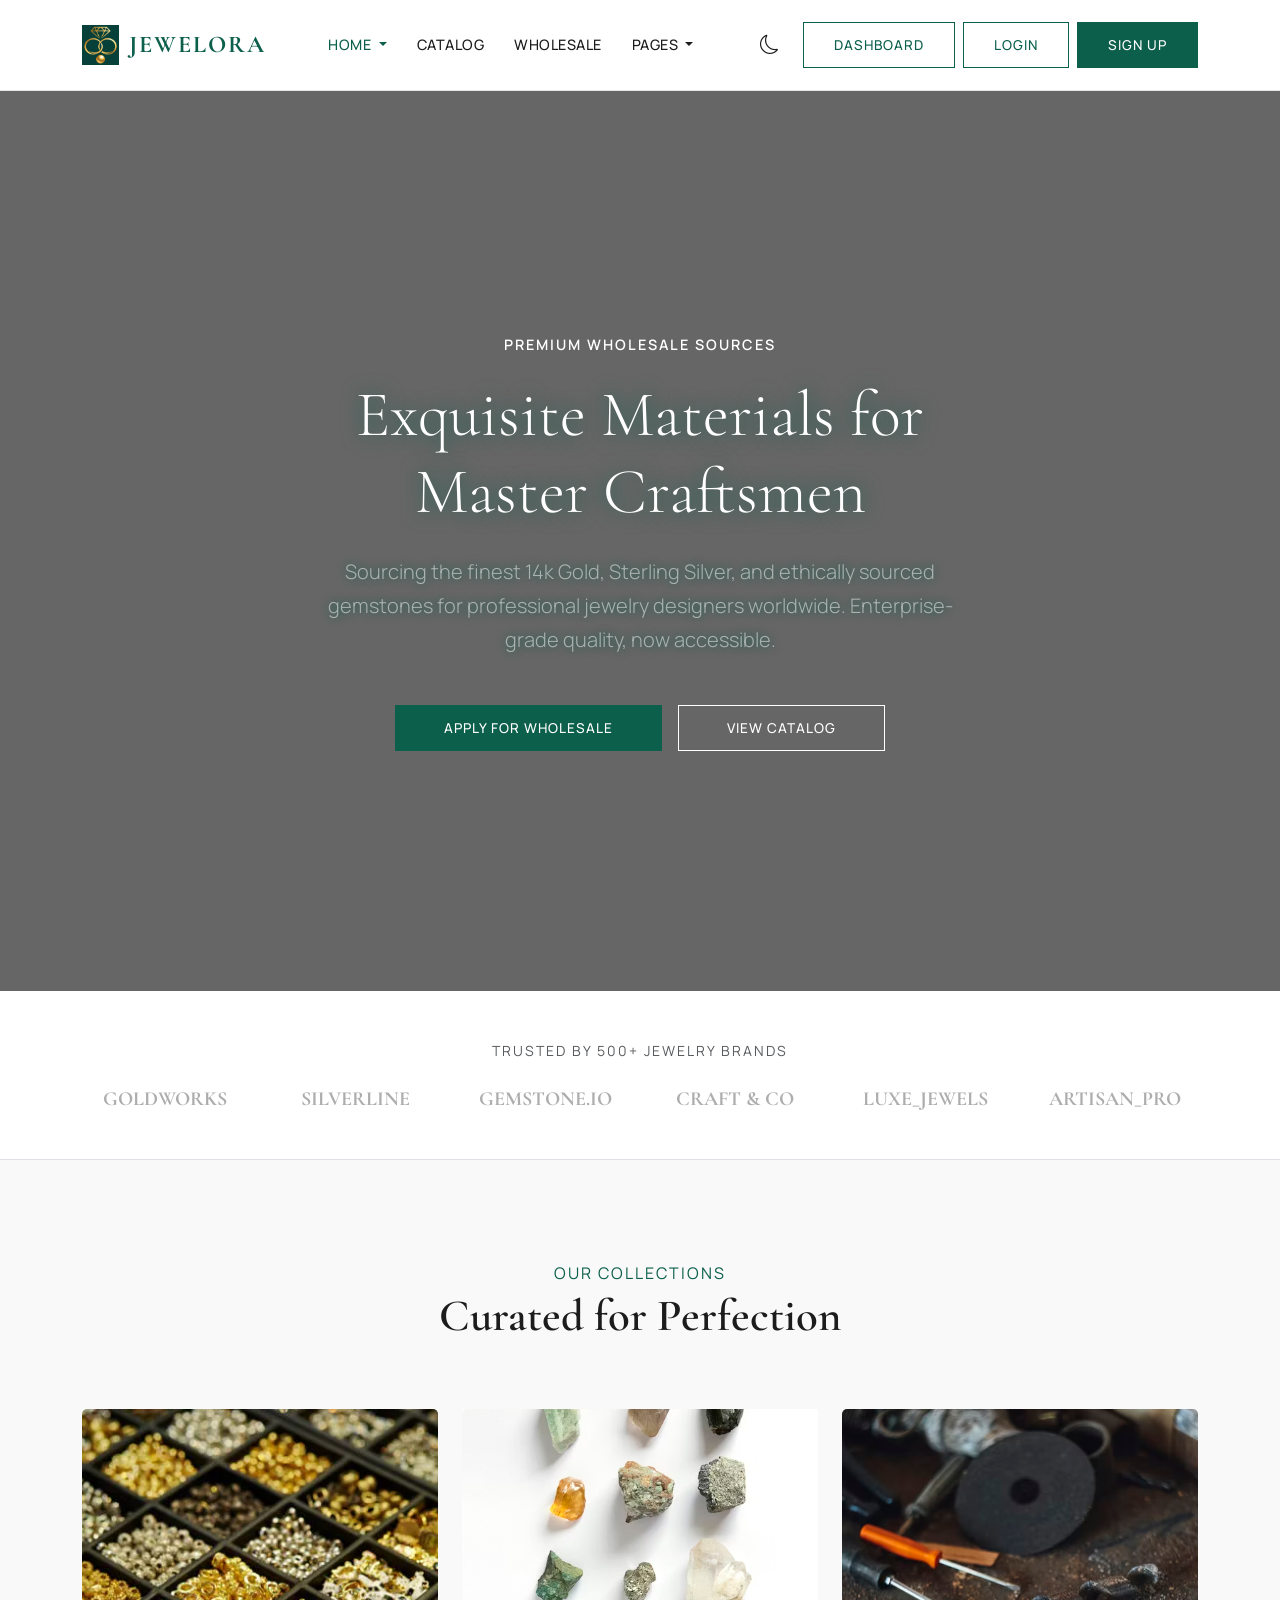
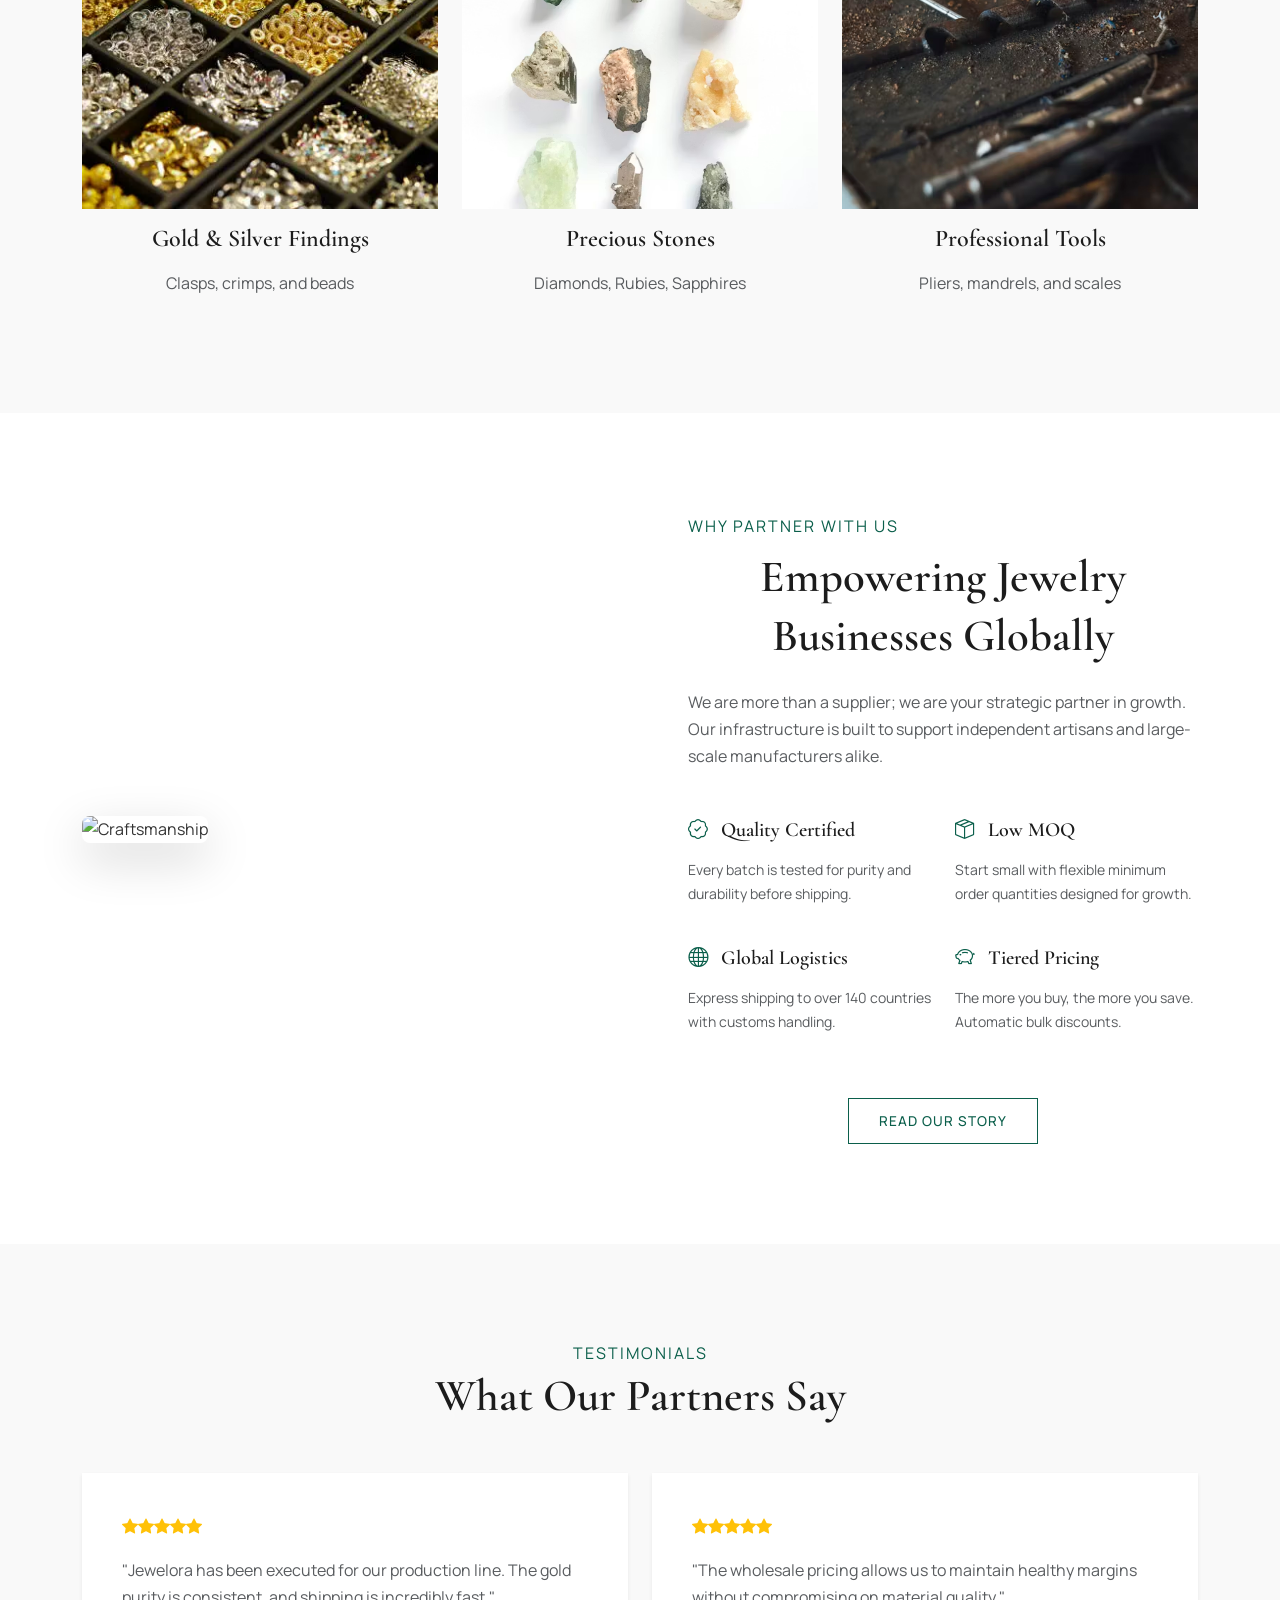
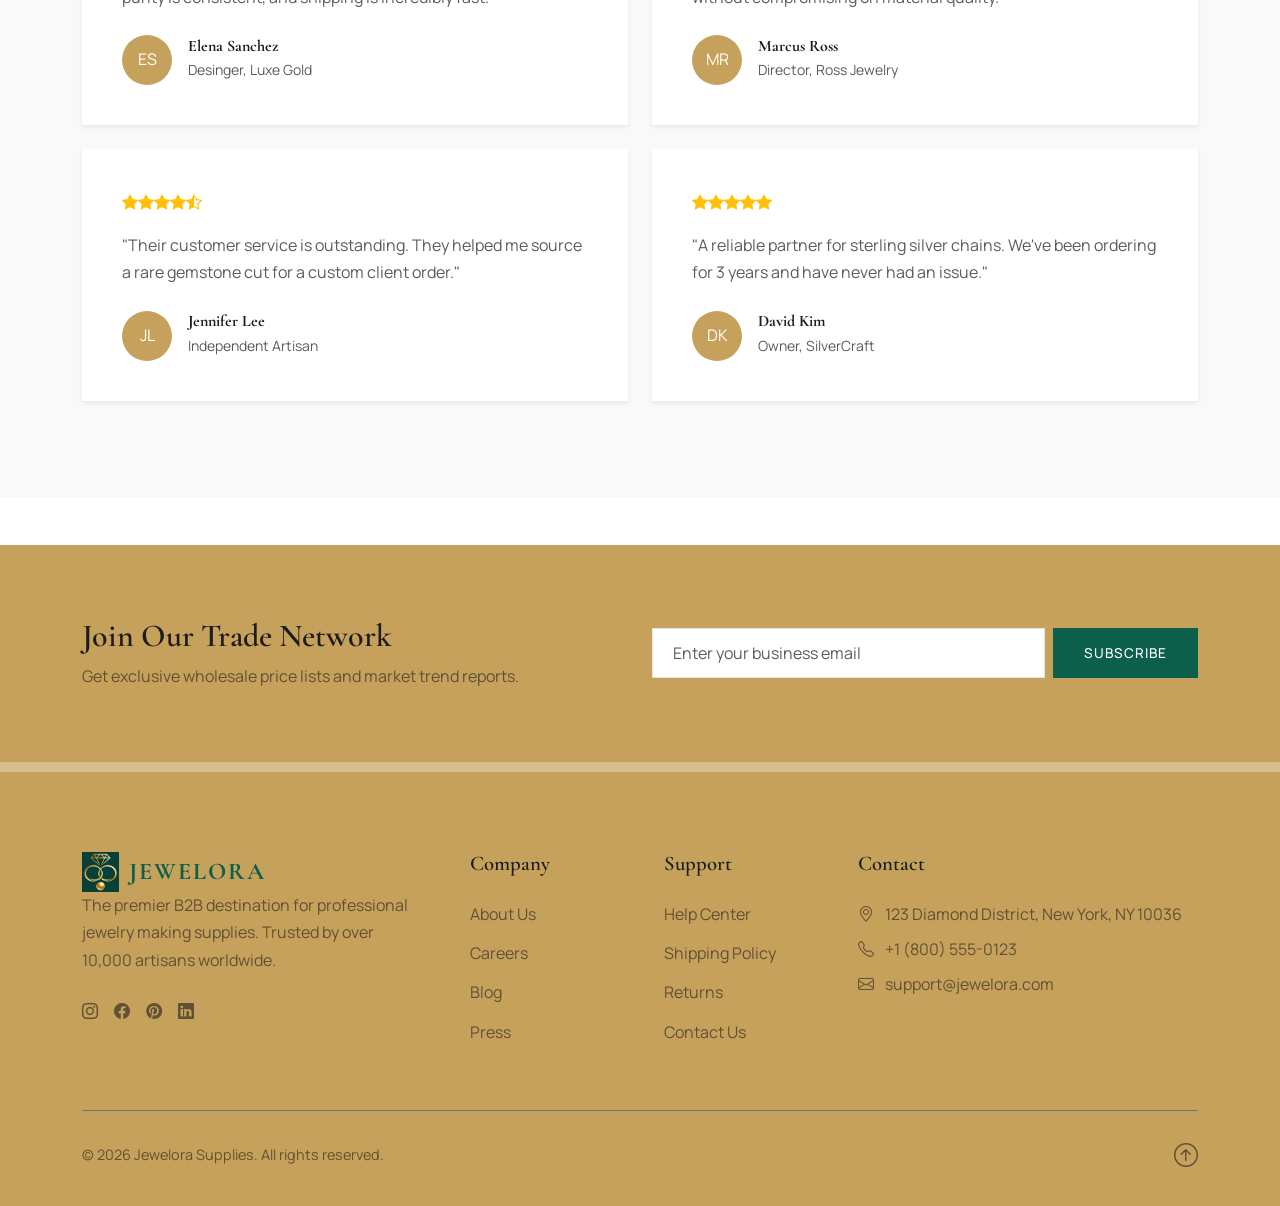
==== commit 7d35cd6a: "upd2" ====
--- a/index.html
+++ b/index.html
@@ -16,7 +16,7 @@
 <body>
 
     <!-- Header -->
-    <nav class="navbar navbar-expand-lg sticky-top">
+    <nav class="navbar navbar-expand-xl sticky-top">
         <div class="container">
             <a class="navbar-brand text-nowrap" href="index.html"
                 style="display: flex !important; flex-direction: row !important; align-items: center !important; gap: 10px !important;">
@@ -109,23 +109,23 @@
             <p class="text-center text-muted text-uppercase letter-spacing-2 small mb-4">Trusted by 500+ Jewelry Brands
             </p>
             <div class="row justify-content-center align-items-center opacity-50 grayscale-logos g-4">
-                <div class="col-4 col-md-2 text-center">
+                <div class="col-6 col-md-4 col-lg-2 text-center">
                     <h5 class="fw-bold mb-0 text-muted">GOLDWORKS</h5>
                 </div>
-                <div class="col-4 col-md-2 text-center">
+                <div class="col-6 col-md-4 col-lg-2 text-center">
                     <h5 class="fw-bold mb-0 text-muted">SILVERLINE</h5>
                 </div>
-                <div class="col-4 col-md-2 text-center">
+                <div class="col-6 col-md-4 col-lg-2 text-center">
                     <h5 class="fw-bold mb-0 text-muted">GEMSTONE.IO</h5>
                 </div>
-                <div class="col-4 col-md-2 text-center">
+                <div class="col-6 col-md-4 col-lg-2 text-center">
                     <h5 class="fw-bold mb-0 text-muted">CRAFT & CO</h5>
                 </div>
-                <div class="col-4 col-md-2 text-center">
-                    <h5 class="fw-bold mb-0 text-muted">LUXE JEWELS</h5>
-                </div>
-                <div class="col-4 col-md-2 text-center">
-                    <h5 class="fw-bold mb-0 text-muted">ARTISAN PRO</h5>
+                <div class="col-6 col-md-4 col-lg-2 text-center">
+                    <h5 class="fw-bold mb-0 text-muted">LUXE_JEWELS</h5>
+                </div>
+                <div class="col-6 col-md-4 col-lg-2 text-center">
+                    <h5 class="fw-bold mb-0 text-muted">ARTISAN_PRO</h5>
                 </div>
             </div>
         </div>
@@ -195,7 +195,7 @@
                 </div>
                 <div class="col-lg-6 ps-lg-5 partner-content">
                     <span class="text-primary text-uppercase letter-spacing-2 mb-2 d-block">Why Partner With Us</span>
-                    <h2 class="mb-4">Empowering Jewelry Businesses Globally</h2>
+                    <h2 class="mb-4" style="text-align: center;">Empowering Jewelry Businesses Globally</h2>
                     <p class="text-muted mb-4">We are more than a supplier; we are your strategic partner in growth. Our
                         infrastructure is built to support independent artisans and large-scale manufacturers alike.</p>
 
@@ -222,7 +222,9 @@
                         </div>
                     </div>
 
-                    <a href="about.html" class="btn btn-outline-primary mt-5">Read Our Story</a>
+                    <div class="text-center">
+                        <a href="about.html" class="btn btn-outline-primary mt-5">Read Our Story</a>
+                    </div>
                 </div>
             </div>
         </div>
--- a/assets/css/style.css
+++ b/assets/css/style.css
@@ -16,6 +16,8 @@
     /* Lighter Emerald */
     --secondary: #C6A15B;
     /* Gold */
+    --secondary-dark: #A08148;
+    /* Darker Gold */
     --tertiary: #2A2A2A;
     /* Charcoal */
 
@@ -46,6 +48,11 @@
     --shadow-md: 0 10px 30px rgba(0, 0, 0, 0.05);
     --shadow-lg: 0 20px 40px rgba(0, 0, 0, 0.08);
     --transition: all 0.3s ease;
+
+    /* Glass Effect */
+    --glass-bg: rgba(255, 255, 255, 0.8);
+    --glass-border: rgba(255, 255, 255, 0.3);
+    --glass-shadow: 0 8px 32px 0 rgba(31, 38, 135, 0.15);
 
     /* Animations */
     --animate-float: float 6s ease-in-out infinite;
@@ -178,6 +185,16 @@
 
 .bg-primary {
     background-color: var(--primary) !important;
+}
+
+.text-green {
+    color: var(--primary) !important;
+}
+
+.hover-blue:hover {
+    color: #0d6efd !important;
+    /* Bootstrap primary blue or similar */
+    transition: var(--transition);
 }
 
 .bg-secondary {
@@ -269,6 +286,18 @@
     border-color: var(--primary);
 }
 
+.btn-white {
+    background-color: #FFFFFF;
+    color: var(--heading-color);
+    border: 1px solid transparent;
+}
+
+.btn-white:hover {
+    background-color: var(--light-bg);
+    color: var(--primary);
+    box-shadow: var(--shadow-sm);
+}
+
 /* Header */
 .navbar {
     padding: 20px 0;
@@ -520,79 +549,113 @@
     background-color: var(--body-bg);
 }
 
-/* Dashboard Specifics */
+/* Dashboard Specifics - Modern UI */
 .dashboard-layout {
     display: flex;
     min-height: 100vh;
+    background-color: var(--light-bg);
+    overflow-x: hidden;
+    /* Prevent horizontal scroll */
 }
 
 .sidebar {
     width: 280px;
-    background-color: var(--secondary);
-    color: #fff;
-    padding: 30px 0;
+    background: linear-gradient(180deg, var(--secondary) 0%, var(--secondary-dark) 100%);
+    color: rgba(48, 116, 68, 0.616);
+    padding: 30px 20px;
     flex-shrink: 0;
+    box-shadow: 4px 0 20px rgba(0, 0, 0, 0.05);
+    z-index: 1040;
+    /* High z-index */
+    transition: transform 0.3s ease-in-out;
 }
 
 .sidebar-brand {
-    padding: 0 30px 40px;
-    border-bottom: 1px solid rgba(255, 255, 255, 0.1);
+    padding: 0 10px 40px;
+    color: rgba(119, 110, 110, 0.219);
+    border-bottom: 1px solid rgba(37, 145, 91, 0.747);
+    margin-bottom: 20px;
 }
 
 .sidebar-menu {
-    padding: 20px 0;
+    padding: 0;
     list-style: none;
+    display: flex;
+    flex-direction: column;
+    gap: 8px;
 }
 
 .sidebar-menu a {
     display: flex;
     align-items: center;
-    padding: 15px 30px;
-    color: rgba(255, 255, 255, 0.7);
-    transition: var(--transition);
-    border-left: 3px solid transparent;
+    padding: 12px 20px;
+    color: rgba(45, 105, 77, 0.7);
+    transition: all 0.3s ease;
+    border-radius: 12px;
+    font-weight: 500;
 }
 
 .sidebar-menu a:hover,
 .sidebar-menu a.active {
-    color: #fff;
-    background: rgba(255, 255, 255, 0.05);
-    border-left-color: var(--primary);
+    color: rgba(45, 105, 77, 0.7);
+    background: rgba(255, 255, 255, 0.15);
+    transform: translateX(5px);
+    box-shadow: 0 4px 15px rgba(0, 0, 0, 0.1);
+}
+
+.sidebar-menu a i {
+    font-size: 1.1rem;
+}
+
+.sidebar-footer .hover-white:hover {
+    color: #fff !important;
 }
 
 .main-content {
     flex: 1;
     background-color: var(--light-bg);
-    padding: 30px;
+    padding: 40px;
     overflow-y: auto;
+    position: relative;
+    width: 100%;
 }
 
 .stat-card {
     background: var(--card-bg);
-    padding: 25px;
-    border-radius: 0;
+    padding: 30px;
+    border-radius: 20px;
+    border: 1px solid rgba(0, 0, 0, 0.03);
     box-shadow: var(--shadow-sm);
     display: flex;
     justify-content: space-between;
     align-items: center;
+    transition: var(--transition);
+}
+
+.stat-card:hover {
+    transform: translateY(-5px);
+    box-shadow: var(--shadow-lg);
 }
 
 .stat-title {
-    font-size: 0.9rem;
+    font-size: 0.85rem;
     color: #888;
     text-transform: uppercase;
-    letter-spacing: 1px;
+    letter-spacing: 1.5px;
+    font-weight: 600;
+    margin-bottom: 5px;
 }
 
 .stat-value {
-    font-size: 2rem;
+    font-size: 2.2rem;
     font-weight: 700;
     color: var(--heading-color);
-    margin: 5px 0 0;
+    margin: 0;
+    line-height: 1.2;
 }
 
 /* Responsive */
-@media (max-width: 991px) {
+@media (max-width: 1199px) {
     .navbar-collapse {
         position: absolute;
         top: 100%;
@@ -608,15 +671,33 @@
 
     .sidebar {
         position: fixed;
-        left: -280px;
+        left: 0;
         top: 0;
         bottom: 0;
-        z-index: 1040;
-        transition: var(--transition);
+        transform: translateX(-100%);
+        /* Hidden by default */
+        box-shadow: 10px 0 30px rgba(0, 0, 0, 0.1);
     }
 
     .sidebar.active {
-        left: 0;
+        transform: translateX(0);
+        /* Visible when active */
+    }
+
+    /* Overlay when sidebar is open */
+    .sidebar.active::before {
+        content: '';
+        position: fixed;
+        top: 0;
+        right: -100vw;
+        bottom: 0;
+        left: 280px;
+        background: rgba(0, 0, 0, 0.5);
+        z-index: -1;
+    }
+
+    .main-content {
+        padding: 20px;
     }
 
     h1 {
@@ -696,11 +777,36 @@
     }
 }
 
-@media (min-width: 651px) and (max-width: 991px) {
+@media (min-width: 651px) and (max-width: 1199px) {
     .desktop-auth-btns .btn {
         padding: 8px 15px;
         font-size: 0.8rem;
     }
+}
+
+/* Mobile Sidebar Overlay */
+.sidebar-overlay {
+    position: fixed;
+    top: 0;
+    left: 0;
+    right: 0;
+    bottom: 0;
+    background-color: rgba(0, 0, 0, 0.5);
+    z-index: 1039;
+    /* Just below sidebar */
+    opacity: 0;
+    visibility: hidden;
+    transition: all 0.3s ease;
+}
+
+.sidebar-overlay.active {
+    opacity: 1;
+    visibility: visible;
+}
+
+/* Dark Mode Visibility Fixes */
+[data-theme="dark"] .text-muted {
+    color: rgba(255, 255, 255, 0.6) !important;
 }
 
 /* Theme Toggle */
@@ -709,4 +815,10 @@
     font-size: 1.2rem;
     color: var(--heading-color);
     margin-left: 20px;
+}
+
+/* Table Responsive Fix */
+.table-responsive td,
+.table-responsive th {
+    white-space: nowrap;
 }
